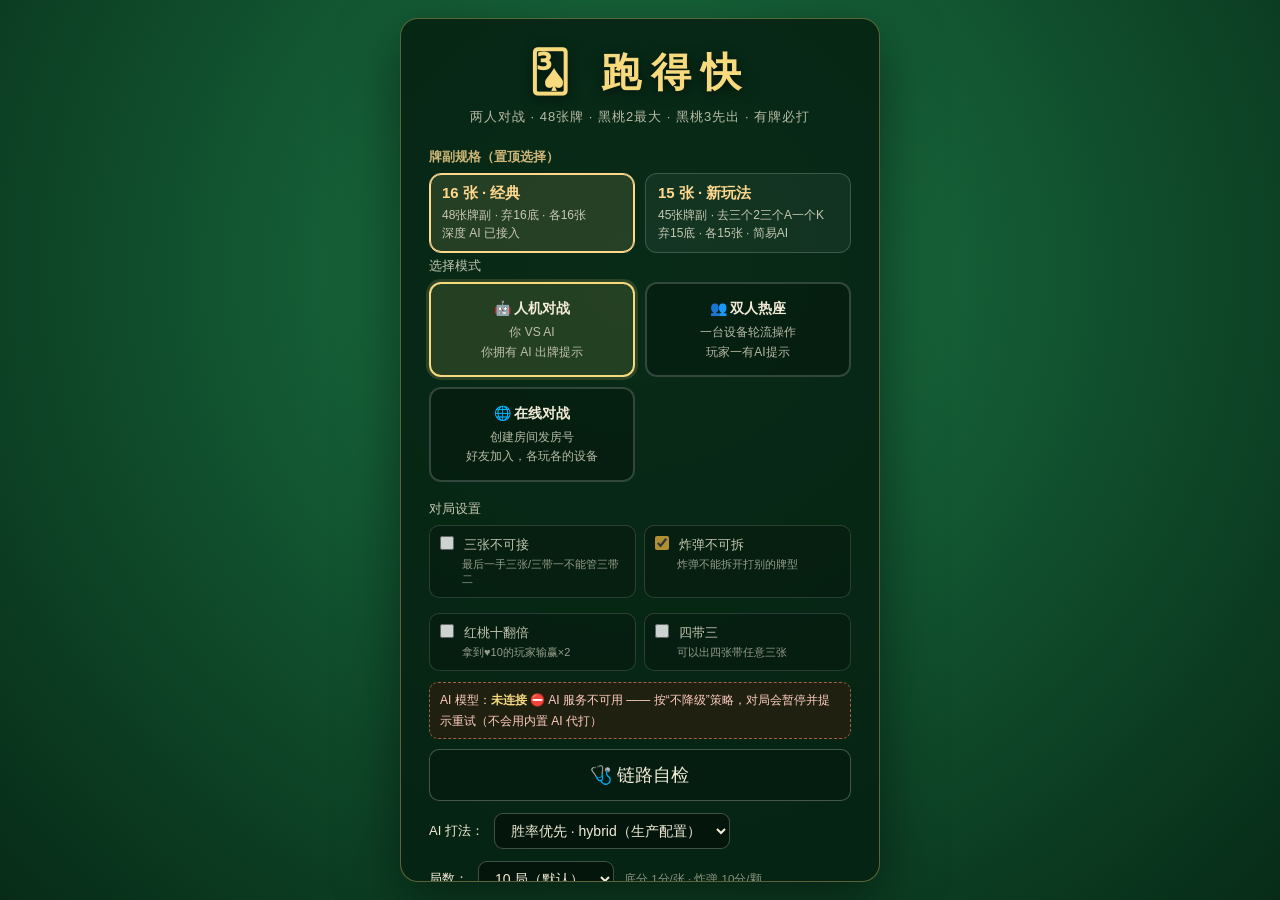
==== index.html @ 41087311 "feat(belief): 接入 pdk-ai 8db4fb79 算牌/猜牌（H5 移动端面板 + /api/belief + 对外 /v1/belief） 上游 8db4fb79「算牌审查 + /a" ====
<!DOCTYPE html>
<html lang="zh-CN">
<head>
<meta charset="UTF-8">
<meta name="viewport" content="width=device-width, initial-scale=1.0, maximum-scale=1.0, user-scalable=no">
<meta name="theme-color" content="#0b3a20">
<title>跑得快 · 两人对战</title>
<link rel="icon" href="data:image/svg+xml,<svg xmlns='http://www.w3.org/2000/svg' viewBox='0 0 100 100'><text y='.9em' font-size='90'>🂣</text></svg>">
<link rel="stylesheet" href="style.css">
</head>
<body>

<!-- ======== 大厅 ======== -->
<div id="lobby" class="screen">
  <div class="lobby-card">
    <div class="logo">🂣 跑得快</div>
    <div class="slogan" id="slogan-line">两人对战 · 48张牌 · 黑桃2最大 · 黑桃3先出 · 有牌必打</div>

    <div class="field deck-field">
      <label>牌副规格（置顶选择）</label>
      <div class="decksz-row">
        <div class="decksz active" data-deck="16">
          <div class="decksz-title">16 张 · 经典</div>
          <div class="decksz-desc">48张牌副 · 弃16底 · 各16张<br>深度 AI 已接入</div>
        </div>
        <div class="decksz" data-deck="15">
          <div class="decksz-title">15 张 · 新玩法</div>
          <div class="decksz-desc">45张牌副 · 去三个2三个A一个K<br>弃15底 · 各15张 · 简易AI</div>
        </div>
      </div>
      <div class="deck-hint hidden" id="deck15-hint">15张规则：去掉三个2、三个A、一个K（剩45张）→ 每局随机弃15张底牌 → 两家各15张。黑桃2仍为最大、黑桃3先出、有牌必打、计分与16张一致。深度 AI 模型待接入，当前为<b>简易 AI</b>；暂不支持在线对战。</div>
    </div>

    <div class="field">
      <label>选择模式</label>
      <div class="modes">
        <div class="mode" data-mode="ai">
          <div class="mode-title">🤖 人机对战</div>
          <div class="mode-desc">你 VS AI<br>你拥有 AI 出牌提示</div>
        </div>
        <div class="mode" data-mode="hotseat">
          <div class="mode-title">👥 双人热座</div>
          <div class="mode-desc">一台设备轮流操作<br>玩家一有AI提示</div>
        </div>
        <div class="mode" data-mode="online">
          <div class="mode-title">🌐 在线对战</div>
          <div class="mode-desc">创建房间发房号<br>好友加入，各玩各的设备</div>
        </div>
      </div>
      <div id="online-panel" class="online-panel hidden">
        <div class="field">
          <label>你的昵称</label>
          <input id="on-nick" maxlength="10" placeholder="输入昵称">
        </div>
        <div class="on-row">
          <button id="btn-on-create" class="btn primary">🏠 创建房间</button>
          <span class="on-or">或</span>
          <input id="on-code" maxlength="4" inputmode="numeric" placeholder="房号">
          <button id="btn-on-join" class="btn">加入</button>
        </div>
        <div class="on-tip" id="on-tip"></div>
      </div>
    </div>

    <div class="field">
      <label>对局设置</label>
      <div class="opt-grid">
        <label class="opt"><input type="checkbox" id="opt-sanzhang"> 三张不可接<small>最后一手三张/三带一不能管三带二</small></label>
        <label class="opt"><input type="checkbox" id="opt-nobomb" checked> 炸弹不可拆<small>炸弹不能拆开打别的牌型</small></label>
        <label class="opt"><input type="checkbox" id="opt-red10"> 红桃十翻倍<small>拿到♥10的玩家输赢×2</small></label>
        <label class="opt"><input type="checkbox" id="opt-four3"> 四带三<small>可以出四张带任意三张</small></label>
      </div>
      <div class="ai-ver" id="ai-version">AI 模型：检测中…</div>
      <button id="btn-selftest" class="btn ghost big">🩺 链路自检</button>
      <div id="selftest-box" class="selftest-box hidden-xs"></div>
      <div class="round-sel">
        <span>AI 打法：</span>
        <select id="sel-aimode">
          <option value="hybrid" selected>胜率优先 · hybrid（生产配置）</option>
          <option value="dual">净分优先 · dual（残局算分）</option>
        </select>
      </div>
      <div class="round-sel">
        <span>局数：</span>
        <select id="sel-rounds">
          <option value="5">5 局</option>
          <option value="10" selected>10 局（默认）</option>
          <option value="15">15 局</option>
          <option value="20">20 局</option>
        </select>
        <span class="round-tip">底分 1分/张 · 炸弹 10分/颗</span>
      </div>
    </div>

    <button id="btn-start" class="btn primary big">开始游戏</button>
    <button id="btn-history-lobby" class="btn ghost big">📚 对局记录</button>

    <details class="rules">
      <summary>📜 玩法规则（两人版）</summary>
      <div class="rules-body">
        <p>· 一副牌 48 张：拿走大小王、三个2（♥2 ♣2 ♦2）和黑桃A，<b>黑桃2</b>保留、为最大单张。随机抽走16张作为扣底，剩余32张两人各16张。</p>
      <p>· <b>15张玩法（新）</b>：45张牌副（再去三个A、一张♦K）· 每局弃15张底 · 两家各15张，其余规则一致；深度 AI 待接入。</p>
        <p>· <b>15张玩法（新）</b>：48张牌副再去掉三个A和一张♦K（共45张：三个2只留<b>黑桃2</b>、A只留1张、K剩3张）。每局随机弃15张底牌，两家各15张；其余规则与16张完全一致。深度 AI 待接入（当前简易 AI），暂不支持在线对战。</p>
        <p>· 首局<b>持有黑桃3</b>的一方先出；之后每局由上局赢家先出。</p>
        <p>· 点数大小：<b>2 &gt; A &gt; K &gt; Q &gt; J &gt; 10 &gt; 9 &gt; … &gt; 3</b>，不分花色；<b>2 不能出现在顺子中</b>。</p>
        <p>· 牌型：单张 / 对子 / 连对(2对及以上) / 顺子(5~12张) / 三带二(三张+2张任意牌) / 飞机(2副以上连三张，每副带2张) / 炸弹(4张同点，3333最小、KKKK最大——2只有1张、A只有3张，都凑不成炸弹)。</p>
        <p>· <b>三个A（AAA）只是三张牌，不算炸弹</b>，也不能当炸弹压牌。</p>
        <p>· 纯三张、三带一只能在<b>最后一手</b>打出；同牌型比大小，炸弹压一切。</p>
        <p>· <b>有牌必打</b>：能管上时不能不出。</p>
        <p>· <b>报单</b>：只剩1张牌时要报单；对方出<b>单张</b>时必须出手中最大的单张（防放水）。</p>
        <p>· 计分：输家按剩余张数×底分(1)扣分，<b>剩1张不计分</b>；关门（输家一张未出）失分翻倍；每颗未被压掉的炸弹向对方收10分；红桃十翻倍（可选）。</p>
      </div>
    </details>
  </div>
</div>

<!-- ======== 牌桌 ======== -->
<div id="game" class="screen hidden">
  <div class="table">
    <div class="topbar">
      <div class="tb-left">
        <span class="chip gold">第 <b id="g-round">1</b>/<b id="g-rounds">10</b> 局</span>
        <span class="chip" id="g-mode"></span>
        <span class="chip" id="g-game-no"></span>
      </div>
      <div class="tb-right">
        <span class="chip score" id="g-score"></span>
        <button id="btn-review-cur" class="btn ghost small rev-btn">复盘当局</button>
        <button id="btn-review-prev" class="btn ghost small rev-btn">复盘上局</button>
        <button id="btn-score" class="btn ghost small">计分</button>
        <button id="btn-rules" class="btn ghost small">规则</button>
        <button id="btn-quit" class="btn ghost small">退出</button>
      </div>
    </div>

    <div class="board">
      <!-- 对手 -->
      <div class="seat pos-top" id="seat-opp">
        <div class="seat-head">
          <div class="avatar" id="opp-avatar">🤖</div>
          <div class="s-info">
            <div class="s-name" id="opp-name">电脑</div>
            <div class="s-tags" id="opp-tags"></div>
          </div>
          <div class="s-cards">剩 <b id="opp-count">16</b> 张</div>
        </div>
        <div class="s-backs" id="opp-backs"></div>
        <button id="btn-reveal" class="btn ghost small reveal-btn" title="明牌查看对手手牌（测试用）">👁 明牌</button>
        <div class="s-bao hidden" id="opp-bao">⚠ 报单</div>
      </div>

      <!-- 中央出牌区 -->
      <div class="playzone">
        <div class="play-row opp-play">
          <div class="play-label" id="opp-play-label"></div>
          <div class="play-cards" id="opp-play-cards"></div>
        </div>
        <div class="center-msg" id="center-msg"></div>
        <div class="play-explain hidden" id="opp-explain"></div>
        <div class="play-row my-play">
          <div class="play-label" id="my-play-label"></div>
          <div class="play-cards" id="my-play-cards"></div>
        </div>
      </div>

      <!-- 我的信息 -->
      <div class="myzone">
        <div class="myseat" id="my-seat">
          <div class="avatar" id="my-avatar">🙂</div>
          <div class="s-info">
            <div class="s-name" id="my-name">我</div>
            <div class="s-tags" id="my-tags"></div>
          </div>
          <div class="s-cards">剩 <b id="my-count">16</b> 张</div>
          <div class="s-bao inline hidden" id="my-bao">⚠ 报单</div>
        </div>
      </div>

      <!-- 手牌与操作 -->
      <div class="hand-wrap">
        <div class="hand" id="hand"></div>
        <div class="ai-hint hidden" id="hint-bar">
          <span id="hint-text"></span>
          <button id="btn-adopt" class="btn primary small">采纳</button>
        </div>
        <div class="actions">
          <span id="turn-tip" class="turn-tip"></span>
          <button id="btn-belief" class="btn belief-btn hidden" title="AI 的记牌与猜牌：它认为对手手里大概是什么">🧠 记牌猜牌</button>
          <button id="btn-hint" class="btn hint-btn2">💡 提示</button>
          <button id="btn-pass" class="btn warn">不出</button>
          <button id="btn-play" class="btn primary">出牌</button>
        </div>
      </div>
    </div>
  </div>
</div>

<!-- ======== 记牌猜牌（AI 心眼；移动端底部抽屉，可下拉关闭） ======== -->
<div id="belief-sheet" class="sheet hidden">
  <div class="sheet-mask" id="belief-mask"></div>
  <div class="sheet-card" id="belief-card" role="dialog" aria-modal="true" aria-labelledby="belief-title">
    <div class="sheet-grip" id="belief-grip"><span></span></div>
    <div class="sheet-head">
      <div class="sheet-title" id="belief-title">🧠 记牌猜牌</div>
      <div class="sheet-icons">
        <button class="sheet-icon" id="belief-refresh" title="重新计算" aria-label="重新计算">🔄</button>
        <button class="sheet-icon" id="belief-close" title="关闭" aria-label="关闭">✕</button>
      </div>
    </div>
    <div class="seg hidden" id="belief-tabs" role="tablist">
      <button class="seg-btn active" data-persp="ai" role="tab">AI 看我</button>
      <button class="seg-btn" data-persp="me" role="tab">我看 AI</button>
    </div>
    <div class="belief-meta" id="belief-meta"></div>
    <div class="sheet-body" id="belief-body"></div>
  </div>
</div>

<!-- ======== 热座交接 ======== -->
<div id="handover" class="modal hidden">
  <div class="modal-card handover-card">
    <div class="handover-icon" id="ho-icon">👤</div>
    <div class="modal-title" id="ho-title">轮到 玩家一</div>
    <div class="hint-modal-desc" id="ho-desc">请将设备交给对方，确认对方看不到你的手牌后再继续。</div>
    <div class="modal-btns">
      <button id="btn-handover-ok" class="btn primary big">我准备好了，看牌</button>
    </div>
  </div>
</div>

<!-- ======== 结算弹窗 ======== -->
<div id="modal" class="modal hidden">
  <div class="modal-card">
    <div class="modal-title" id="m-title"></div>
    <div class="modal-list" id="m-list"></div>
    <div class="modal-btns">
      <button id="btn-next" class="btn primary big">下一局 →</button>
      <button id="btn-ai-retry" class="btn primary big hidden">🔄 重试连接 AI 服务</button>
      <button id="btn-rematch" class="btn primary big hidden">再来一场</button>
      <button id="btn-back-lobby" class="btn ghost big hidden">回到大厅</button>
    </div>
  </div>
</div>

<!-- ======== 计分板 ======== -->
<div id="score-modal" class="modal hidden">
  <div class="modal-card">
    <div class="modal-title">📊 计分板</div>
    <div class="score-table-wrap" id="score-table"></div>
    <div class="modal-btns"><button id="btn-score-close" class="btn primary">关闭</button></div>
  </div>
</div>

<!-- ======== 对局记录（服务器：编号定位 + 逐手复盘 + 人工点评） ======== -->
<div id="history-modal" class="modal hidden">
  <div class="modal-card wide">
    <div class="modal-title">📚 对局记录</div>
    <div class="rev-hint">每局有唯一编号（A=人机 / H=真人 / E=外部 API 调用），点任意一局进入逐手复盘；可在复盘里写人工点评（AI 学习信号）。</div>
    <div class="rv-scope">
      <button id="hs-mine" class="btn ghost small active">我的对局（A/H）</button>
      <button id="hs-api" class="btn ghost small">对外调用（E）</button>
    </div>
    <div id="history-stats" class="hs-stats"></div>
    <div id="history-list" class="modal-list"></div>
    <div class="modal-btns">
      <button id="btn-export-all" class="btn ghost big">导出全部 JSON（含点评）</button>
      <button id="btn-history-close" class="btn primary">关闭</button>
    </div>
  </div>
</div>

<!-- ======== 复盘查看器 ======== -->
<div id="review-modal" class="modal hidden">
  <div class="modal-card wide">
    <div class="modal-title" id="rv-title">复盘</div>
    <div class="rev-meta" id="rv-meta"></div>

    <div class="rev-step">
      <button id="rv-first" class="btn ghost small">⏮ 开局</button>
      <button id="rv-prev" class="btn ghost small">◀ 上一手</button>
      <span id="rv-pos" class="rev-pos"></span>
      <button id="rv-next" class="btn ghost small">下一手 ▶</button>
      <button id="rv-last" class="btn ghost small">末手 ⏭</button>
      <button id="rv-refresh" class="btn ghost small hidden">🔄 刷新</button>
      <button id="rv-explain" class="btn ghost small explain-btn">🤖 AI 解析这手</button>
    </div>
    <div class="rv-explain hidden" id="rv-explain-box"></div>
    <div class="rev-move" id="rv-move"></div>

    <div class="rev-hands">
      <div class="rev-hand-block">
        <div class="rev-hand-title" id="rv-h0-title">座位0</div>
        <div class="rev-hand" id="rv-h0"></div>
      </div>
      <div class="rev-hand-block">
        <div class="rev-hand-title" id="rv-h1-title">座位1</div>
        <div class="rev-hand" id="rv-h1"></div>
      </div>
    </div>

    <div class="rev-comments">
      <div class="rev-hand-title">✍️ 人工点评（标记 source=human_review，便于 AI 定位学习）</div>
      <div id="rv-comment-list" class="rev-comment-list"></div>
      <div class="rev-comment-input">
        <select id="rv-comment-ply" class="rev-select"></select>
        <textarea id="rv-comment-text" rows="2" placeholder="写下你的复盘点评：哪里好、哪里失误、应该怎么打…"></textarea>
        <button id="rv-comment-save" class="btn primary">保存点评</button>
      </div>
    </div>

    <div class="modal-btns">
      <button id="btn-review-close" class="btn ghost big">返回记录列表</button>
    </div>
  </div>
</div>

<!-- ======== 规则弹窗 ======== -->
<div id="rules-modal" class="modal hidden">
  <div class="modal-card">
    <div class="modal-title">玩法规则 · 两人跑得快</div>
    <div class="modal-list rules-modal-body">
      <p>· 一副牌 48 张：拿走大小王、三个2（♥2 ♣2 ♦2）和黑桃A，<b>黑桃2</b>保留、为最大单张。随机抽走16张作为扣底，剩余32张两人各16张。</p>
      <p>· 首局<b>黑桃3</b>持有者先出任意牌型；之后每局由上局赢家先出。轮到出牌时只能出比上家大的同牌型（或炸弹），<b>有牌必打</b>。</p>
      <p>· 点数：<b>2 &gt; A &gt; K &gt; Q &gt; J &gt; 10 &gt; 9 &gt; 8 &gt; 7 &gt; 6 &gt; 5 &gt; 4 &gt; 3</b>，不分花色；<b>2 不能出现在顺子中</b>。</p>
      <p>· 牌型：<b>单张</b>、<b>对子</b>、<b>连对</b>（连续2对及以上）、<b>顺子</b>（5~12张连续单张）、<b>三带二</b>（三同张+2张，可为一对或两单张）、<b>飞机</b>（2副及以上连三同张，每副带2张）、<b>炸弹</b>（4张同点，3333最小、KKKK最大）。</p>
      <p>· <b>三个A（AAA）只是三张牌，不算炸弹</b>（A只有3张，不存在四个A的炸弹）。</p>
      <p>· <b>纯三张 / 三带一</b>：只有在最后一手（正好出完）时才能打出；开启「三张不可接」后也不能管别人的三带二。</p>
      <p>· <b>四带三</b>（可选）：四张带任意三张，只能被更大的四带三或炸弹压。</p>
      <p>· <b>报单</b>：手牌只剩1张须报单；你的对手报单后，你出<b>单张</b>时必须出手中最大的单张，否则判放水（由你包赔）。</p>
      <p>· <b>炸弹结算</b>：每颗炸弹向被炸方收 10 张底分；炸弹被更大的炸弹压掉则不计分。</p>
      <p>· <b>计分</b>：输家 = 剩余张数 × 底分(1)，剩 1 张不计分；<b>关门</b>（赢家出完时输家一张未出）输家失分翻倍；开启「红桃十翻倍」时，♥10 持有者本局输赢×2。共 N 局，累计计分。</p>
    </div>
    <div class="modal-btns"><button id="btn-rules-close" class="btn primary">知道了</button></div>
  </div>
</div>

<div id="toast" class="toast hidden"></div>

<script src="app.js"></script>
</body>
</html>
---- style.css ----
/* 跑得快 · 两人对战 - 界面样式（沿用掼蛋站设计语言） */
* { margin: 0; padding: 0; box-sizing: border-box; -webkit-tap-highlight-color: transparent; }
html, body { height: 100%; }
body {
  font-family: "PingFang SC", "Microsoft YaHei", "Segoe UI", sans-serif;
  background: radial-gradient(ellipse at 50% 30%, #1d7a45 0%, #125531 45%, #072b17 100%);
  color: #f2ecd8; overflow: hidden; user-select: none; touch-action: manipulation;
}
.hidden { display: none !important; }
.screen { position: fixed; inset: 0; display: flex; align-items: center; justify-content: center; }
button { font-family: inherit; }

/* ---------- 按钮 ---------- */
.btn {
  border: 1px solid rgba(255,255,255,.25); background: rgba(0,0,0,.35); color: #f2ecd8;
  padding: 10px 22px; border-radius: 10px; font-size: 15px; cursor: pointer; transition: .15s;
}
.btn:hover:not(:disabled) { background: rgba(0,0,0,.5); transform: translateY(-1px); }
.btn:active:not(:disabled) { transform: translateY(1px); }
.btn:disabled { opacity: .38; cursor: not-allowed; filter: grayscale(1) brightness(.72); }
.btn.primary { background: linear-gradient(180deg, #f7d97e, #d9a93d); color: #3a2b05; border-color: #f7d97e; font-weight: 700; }
.btn.primary:hover:not(:disabled) { background: linear-gradient(180deg, #ffe49a, #e6b94f); }
.btn.warn { background: rgba(160, 60, 40, .55); border-color: rgba(255,150,120,.4); }
.btn.ghost { background: rgba(0,0,0,.2); }
.btn.big { font-size: 18px; padding: 13px 34px; width: 100%; }
.btn.small { font-size: 12px; padding: 5px 12px; border-radius: 7px; }
.btn.hint-btn2 { background: rgba(6, 40, 66, .8); border-color: rgba(120, 200, 255, .55); color: #bfe3ff; font-weight: 700; }
.btn.hint-btn2:hover:not(:disabled) { background: rgba(10, 60, 96, .9); }

/* ---------- 大厅 ---------- */
.lobby-card {
  width: min(480px, 94vw); max-height: 96vh; overflow-y: auto;
  background: rgba(6, 32, 18, .88); border: 1px solid rgba(247, 217, 126, .35);
  border-radius: 18px; padding: 26px 28px; box-shadow: 0 20px 60px rgba(0,0,0,.5);
}
.logo { font-size: 40px; font-weight: 900; text-align: center; letter-spacing: 10px; color: #f7d97e; text-shadow: 0 3px 12px rgba(0,0,0,.6); }
.slogan { text-align: center; font-size: 13px; opacity: .75; margin: 8px 0 22px; letter-spacing: 1px; }
.field { margin-bottom: 18px; }
.field label { display: block; font-size: 13px; opacity: .8; margin-bottom: 7px; }
.modes { display: grid; grid-template-columns: repeat(2, 1fr); gap: 10px; }
.mode {
  border: 2px solid rgba(255,255,255,.18); border-radius: 12px; padding: 13px 8px; text-align: center;
  cursor: pointer; transition: .15s; background: rgba(0,0,0,.25); font-size: 13px; line-height: 1.6;
}
.mode:hover { border-color: rgba(247,217,126,.5); }
.mode.active { border-color: #f7d97e; background: rgba(247,217,126,.12); box-shadow: 0 0 0 3px rgba(247,217,126,.15); }
.mode-title { font-weight: 700; font-size: 14px; margin-bottom: 4px; }
.mode-desc { opacity: .75; font-size: 12px; }
.opt-grid { display: grid; grid-template-columns: 1fr 1fr; gap: 8px; }
.opt {
  border: 1px solid rgba(255,255,255,.18);
  border-radius: 10px; padding: 9px 10px; background: rgba(0,0,0,.25); font-size: 13px; cursor: pointer; transition: .15s;
}
.opt:hover { border-color: rgba(247,217,126,.45); }
.opt input { margin-right: 6px; transform: translateY(1px); accent-color: #d9a93d; width: 14px; height: 14px; }
.opt small { display: block; margin: 3px 0 0 22px; opacity: .8; font-size: 11px; line-height: 1.45; color: #e8e2cf; }
.round-sel { margin-top: 12px; display: flex; align-items: center; gap: 10px; font-size: 13px; flex-wrap: wrap; }
.round-sel select {
  padding: 8px 12px; border-radius: 9px; border: 1px solid rgba(255,255,255,.25);
  background: rgba(0,0,0,.4); color: #f2ecd8; font-size: 14px; outline: none;
}
.round-tip { opacity: .55; font-size: 11.5px; }
.rules { margin-top: 20px; font-size: 13px; }
.rules summary { cursor: pointer; opacity: .8; }
.rules-body { margin-top: 10px; opacity: .85; line-height: 1.9; background: rgba(0,0,0,.25); border-radius: 10px; padding: 12px 14px; }
.rules b, .rules-modal-body b { color: #f7d97e; }
.rules-body p, .rules-modal-body p { margin-bottom: 2px; }

/* ---------- 牌桌 ---------- */
#game { flex-direction: column; }
.table { width: 100vw; height: 100vh; height: 100dvh; display: flex; flex-direction: column; }
.topbar {
  display: flex; align-items: center; justify-content: space-between; gap: 8px;
  padding: 7px 12px; background: rgba(0,0,0,.3); backdrop-filter: blur(4px); font-size: 13px; flex-wrap: wrap;
}
.tb-left, .tb-right { display: flex; gap: 8px; align-items: center; flex-wrap: wrap; }
.chip { background: rgba(0,0,0,.35); border: 1px solid rgba(255,255,255,.15); border-radius: 999px; padding: 4px 12px; white-space: nowrap; }
.chip b { color: #f7d97e; }
.chip.gold { color: #f7d97e; border-color: rgba(247,217,126,.4); }
.chip.score { color: #fff; }
.chip.score .pos { color: #7ef0a5; }
.chip.score .neg { color: #ff9a8a; }
.board { position: relative; flex: 1; min-height: 0; }

/* 对手座位 */
.seat {
  position: absolute; top: 8px; left: 50%; transform: translateX(-50%);
  display: flex; flex-direction: column; align-items: center; gap: 4px;
  background: rgba(0,0,0,.28); border: 2px solid transparent; border-radius: 14px; padding: 8px 14px;
  min-width: 200px; transition: .2s; z-index: 5;
}
.seat.turn { border-color: #f7d97e; box-shadow: 0 0 18px rgba(247,217,126,.45); background: rgba(60,45,5,.35); }
.seat-head { display: flex; align-items: center; gap: 9px; }
.avatar {
  width: 40px; height: 40px; border-radius: 50%; background: linear-gradient(135deg, #3f7d5a, #274d36);
  display: flex; align-items: center; justify-content: center; font-size: 20px; border: 2px solid rgba(255,255,255,.35);
  flex-shrink: 0;
}
.seat.turn .avatar, .myseat.turn .avatar { border-color: #f7d97e; }
.s-info { display: flex; flex-direction: column; gap: 2px; align-items: flex-start; }
.s-name { font-size: 14px; font-weight: 700; max-width: 150px; overflow: hidden; text-overflow: ellipsis; white-space: nowrap; }
.s-tags { display: flex; gap: 4px; flex-wrap: wrap; }
.tag { font-size: 10px; border-radius: 4px; padding: 1px 6px; white-space: nowrap; }
.tag.ai { background: rgba(150,150,150,.35); }
.tag.human { background: rgba(80,200,120,.5); font-weight: 700; }
.tag.hint-on { background: rgba(90,170,235,.75); color: #04263e; font-weight: 700; }
.tag.hint-off { background: rgba(120,120,120,.4); }
.s-cards { font-size: 13px; opacity: .95; white-space: nowrap; }
.s-cards b { color: #f7d97e; font-size: 17px; }
.s-backs { display: flex; max-width: 210px; height: 14px; }
.s-backs i {
  width: 9px; height: 14px; border-radius: 2px; margin-left: -5px;
  background: linear-gradient(135deg, #35618f, #1d3a5c); border: 1px solid rgba(255,255,255,.25);
}
.s-backs i:first-child { margin-left: 0; }
/* 明牌模式：显示对手真实手牌（mini 牌，自动换行） */
.s-backs.revealed {
  flex-wrap: wrap; height: auto; max-height: 132px; max-width: 320px;
  background: rgba(0,0,0,.25); border: 1px dashed rgba(247,217,126,.4); border-radius: 8px; padding: 4px;
  justify-content: center; overflow-y: auto;
}
.s-backs.revealed .mini { margin: 0 -8px 2px 0; }
.s-backs.revealed .mini:last-child { margin-right: 0; }
.reveal-btn { margin-top: 2px; opacity: .85; }
.reveal-btn:hover { opacity: 1; }
.s-thinking { font-size: 11px; color: #f7d97e; animation: blink 1.2s infinite; }
@keyframes blink { 0%,100% { opacity: 1; } 50% { opacity: .35; } }
.s-bao {
  font-size: 12px; font-weight: 800; color: #ff5b4a; background: rgba(0,0,0,.5);
  border: 1px solid rgba(255,110,90,.7); border-radius: 999px; padding: 2px 12px;
  animation: blink 1s infinite;
}
.s-bao.inline { animation: none; padding: 1px 8px; font-size: 11px; }

/* 中央出牌区 */
.playzone {
  position: absolute; left: 50%; top: 50%; transform: translate(-50%,-52%);
  width: min(560px, 92vw); display: flex; flex-direction: column; align-items: center; gap: 10px; z-index: 1;
}
.play-row { min-height: 78px; display: flex; flex-direction: column; align-items: center; gap: 5px; }
.play-label { font-size: 12.5px; color: #ffe9ad; text-shadow: 0 1px 6px rgba(0,0,0,.7); text-align: center; line-height: 1.5; }
.play-label .pass { color: #b9c9bb; letter-spacing: 2px; }
.play-label .bomb { color: #ff8a5c; font-weight: 800; }
.play-cards { display: flex; justify-content: center; min-height: 62px; }
.play-cards:empty { min-height: 0; }
.center-msg {
  min-height: 24px; font-size: 15px; color: #ffe9ad; text-align: center;
  text-shadow: 0 2px 8px rgba(0,0,0,.6); line-height: 1.5; max-width: 90vw;
}
.center-msg.warn { color: #ffb35c; }

/* 我的信息：抬到手牌区上方，避免被牌盖住 */
.myzone { position: absolute; left: 10px; bottom: 210px; z-index: 5; }
.myseat {
  display: flex; align-items: center; gap: 9px; background: rgba(0,0,0,.3); border-radius: 12px;
  padding: 7px 12px; border: 2px solid transparent; transition: .2s;
}
.myseat.turn { border-color: #f7d97e; box-shadow: 0 0 16px rgba(247,217,126,.4); }

/* 手牌与操作 */
.hand-wrap {
  position: absolute; bottom: 8px; left: 50%; transform: translateX(-50%);
  display: flex; flex-direction: column; align-items: center; gap: 7px; max-width: 100vw; width: 100%; z-index: 6;
}
.hand { display: flex; justify-content: center; align-items: flex-end; min-height: 96px; width: 100%; padding: 24px 6px 0; overflow: visible; }
.hand .card { cursor: pointer; }
.hand .card.sel { transform: translateY(-20px); box-shadow: 0 0 0 3px #f7d97e, 0 10px 20px rgba(0,0,0,.5); }
.hand .card.sugg { box-shadow: 0 0 0 3px #7db8ff, 0 8px 18px rgba(0,0,0,.5); }
.actions { display: flex; gap: 10px; align-items: center; flex-wrap: wrap; justify-content: center; }
.turn-tip { font-size: 12.5px; color: #ffe3ae; max-width: 40vw; text-align: right; line-height: 1.4; text-shadow: 0 1px 4px rgba(0,0,0,.8); }
.ai-hint {
  display: flex; align-items: center; gap: 10px; padding: 6px 14px;
  background: rgba(6, 40, 66, .88); border: 1px solid rgba(120, 200, 255, .55);
  border-radius: 12px; font-size: 13.5px; box-shadow: 0 4px 14px rgba(0,0,0,.35); max-width: 94vw;
}
.ai-hint b { color: #8fd0ff; }
.hint-cards { font-family: Georgia, serif; color: #ffe9ad; letter-spacing: 1px; white-space: nowrap; overflow: hidden; text-overflow: ellipsis; max-width: 46vw; }

/* ---------- 扑克牌 ---------- */
.card {
  position: relative; width: 62px; height: 90px; border-radius: 8px; flex-shrink: 0;
  background: linear-gradient(160deg, #ffffff 0%, #f1efe7 100%);
  box-shadow: 0 3px 8px rgba(0,0,0,.45); color: #222; transition: transform .12s, box-shadow .12s;
  font-family: Georgia, "Times New Roman", serif;
}
.card .cr { position: absolute; top: 4px; left: 6px; font-size: 17px; font-weight: 800; line-height: 1.02; text-align: center; }
.card .cr .suit-sm { display: block; font-size: 13px; }
.card .cs { position: absolute; bottom: 5px; right: 7px; font-size: 24px; opacity: .9; }
.card.red { color: #c8102e; }
/* 出牌区小牌 */
.mini { width: 42px; height: 62px; border-radius: 5px; }
.mini .cr { font-size: 12px; top: 2px; left: 4px; }
.mini .cr .suit-sm { font-size: 9px; }
.mini .cs { font-size: 15px; bottom: 3px; right: 4px; }
.mini:last-child { margin-right: 0; }
.play-cards .mini { margin-right: -10px; }

/* ---------- 弹窗 ---------- */
.modal { position: fixed; inset: 0; background: rgba(0,0,0,.6); display: flex; align-items: center; justify-content: center; z-index: 50; backdrop-filter: blur(3px); }
.modal-card { width: min(440px, 92vw); max-height: 90vh; overflow-y: auto; background: #10331f; border: 1px solid rgba(247,217,126,.5); border-radius: 16px; padding: 24px; box-shadow: 0 24px 70px rgba(0,0,0,.6); }
.modal-title { text-align: center; font-size: 25px; font-weight: 900; color: #f7d97e; margin-bottom: 16px; letter-spacing: 2px; }
.modal-list { display: flex; flex-direction: column; gap: 8px; margin-bottom: 18px; }
.rules-modal-body { font-size: 13px; line-height: 1.85; opacity: .92; }
.modal-btns { display: flex; flex-direction: column; gap: 10px; align-items: center; }

/* 结算行 */
.res-line {
  display: flex; align-items: center; gap: 10px; background: rgba(0,0,0,.3);
  border-radius: 10px; padding: 10px 14px; font-size: 14px; line-height: 1.5;
}
.res-line.hl { border: 1px solid rgba(247,217,126,.55); background: rgba(247,217,126,.08); }
.res-line .k { opacity: .65; font-size: 12px; width: 74px; flex-shrink: 0; }
.res-line .v { flex: 1; }
.res-line .num { font-weight: 800; }
.num.pos { color: #7ef0a5; }
.num.neg { color: #ff9a8a; }
.big-score { text-align: center; font-size: 15px; margin: 4px 0 10px; color: #ffe9ad; }
.big-score b { font-size: 22px; color: #f7d97e; }

/* 计分板 */
.score-table-wrap { overflow-x: auto; margin-bottom: 16px; }
.score-table { width: 100%; border-collapse: collapse; font-size: 12.5px; min-width: 420px; }
.score-table th, .score-table td { padding: 7px 8px; text-align: center; border-bottom: 1px solid rgba(255,255,255,.12); white-space: nowrap; }
.score-table th { color: #f7d97e; font-weight: 700; background: rgba(0,0,0,.25); position: sticky; top: 0; }
.score-table td.pos { color: #7ef0a5; font-weight: 700; }
.score-table td.neg { color: #ff9a8a; font-weight: 700; }
.score-table tr.total td { border-top: 2px solid rgba(247,217,126,.5); color: #f7d97e; font-weight: 800; background: rgba(247,217,126,.06); }

/* 热座交接 */
.handover-card { text-align: center; }
.handover-icon { font-size: 52px; margin-bottom: 6px; }
.handover-card .modal-title { letter-spacing: 4px; }
.hint-modal-desc { font-size: 13px; opacity: .85; text-align: center; line-height: 1.7; margin-bottom: 16px; }
.hint-modal-desc b { color: #f7d97e; }

/* ---------- Toast ---------- */
.toast {
  position: fixed; top: 16px; left: 50%; transform: translateX(-50%); z-index: 99;
  background: rgba(20,10,5,.92); color: #ffd9a0; border: 1px solid rgba(255,180,90,.4);
  padding: 10px 22px; border-radius: 10px; font-size: 14px; box-shadow: 0 8px 24px rgba(0,0,0,.5);
  animation: fadein .2s; max-width: 90vw; text-align: center;
}
@keyframes fadein { from { opacity: 0; transform: translate(-50%,-8px); } to { opacity: 1; transform: translate(-50%,0); } }

/* ---------- 响应式 ---------- */
@media (max-width: 760px) {
  .card { width: 50px; height: 74px; }
  .card .cr { font-size: 14px; }
  .card .cs { font-size: 19px; }
  .hand { min-height: 84px; padding-top: 20px; }
  .mini { width: 36px; height: 54px; }
  .mini .cr { font-size: 11px; }
  .mini .cs { font-size: 13px; }
  .play-row { min-height: 66px; }
  .play-cards { min-height: 54px; }
  .myzone { left: 6px; bottom: 172px; }
  .seat { min-width: 170px; padding: 6px 10px; }
  .s-backs { max-width: 150px; }
  .center-msg { font-size: 14px; }
  .btn { padding: 9px 16px; font-size: 14px; }
  .turn-tip { display: none; }
  .opt-grid { grid-template-columns: 1fr; }
}
@media (max-width: 380px) {
  .card { width: 44px; height: 66px; }
  .card .cr { font-size: 12px; }
  .card .cs { font-size: 16px; }
  .mini { width: 32px; height: 48px; }
  .hand { min-height: 78px; }
  .s-name { max-width: 90px; font-size: 13px; }
  .chip { padding: 3px 9px; font-size: 12px; }
  .logo { font-size: 32px; letter-spacing: 7px; }
  .actions .btn { padding: 9px 13px; font-size: 13px; }
}
@media (max-height: 620px) {
  .hand { min-height: 74px; padding-top: 16px; }
  .card { width: 44px; height: 64px; }
  .play-row { min-height: 56px; }
  .play-cards { min-height: 48px; }
  .myzone { bottom: 140px; }
  .seat { top: 4px; }
}


/* ---------- 对局记录 / 复盘查看器 ---------- */
.modal-card.wide { width: min(680px, 95vw); }
.rev-hint { font-size: 12px; opacity: .75; text-align: center; margin: -8px 0 12px; line-height: 1.6; }
.rv-row { cursor: pointer; }
.rv-row:hover { background: rgba(247,217,126,.10); border-color: rgba(247,217,126,.35); }
.rv-no { font-family: Consolas, monospace; color: #f7d97e; font-weight: 800; font-size: 14px; width: 62px; }
.rv-badge { background: rgba(120,200,255,.22); border: 1px solid rgba(120,200,255,.5); color: #bfe3ff;
  border-radius: 999px; padding: 1px 8px; font-size: 11px; white-space: nowrap; }
.rev-meta { font-size: 12px; opacity: .8; text-align: center; margin-bottom: 10px; line-height: 1.7; }
.rev-step { display: flex; align-items: center; justify-content: center; gap: 8px; flex-wrap: wrap; margin-bottom: 8px; }
.rev-pos { font-family: Consolas, monospace; font-size: 13px; color: #f7d97e; min-width: 62px; text-align: center; }
.rev-move { background: rgba(0,0,0,.3); border-radius: 10px; padding: 9px 12px; font-size: 13.5px;
  line-height: 1.7; margin-bottom: 10px; min-height: 40px; }
.rev-cards { font-family: Georgia, serif; color: #ffe9ad; letter-spacing: 1px; }
.rv-pass { color: #b9c9bb; letter-spacing: 2px; }
.rev-hands { display: grid; grid-template-columns: 1fr 1fr; gap: 8px; margin-bottom: 12px; }
.rev-hand-block { background: rgba(0,0,0,.22); border-radius: 10px; padding: 7px 9px; min-height: 74px; }
.rev-hand-title { font-size: 12px; color: #f7d97e; margin-bottom: 6px; font-weight: 700; }
.rev-hand { display: flex; flex-wrap: wrap; gap: 3px; }
.rv-card { display: inline-flex; align-items: baseline; gap: 1px; background: #f6f4ec; color: #222;
  border-radius: 4px; padding: 2px 5px; font-size: 13px; font-weight: 800; font-family: Georgia, serif;
  box-shadow: 0 1px 3px rgba(0,0,0,.4); }
.rv-card.red { color: #c8102e; }
.rv-card i { font-style: normal; font-size: 11px; }
.rv-empty { font-size: 12px; opacity: .55; }
.rev-comments { border-top: 1px dashed rgba(247,217,126,.3); padding-top: 10px; margin-bottom: 12px; }
.rev-comment-list { max-height: 150px; overflow-y: auto; margin: 6px 0 8px; }
.rv-comment { display: flex; gap: 6px; align-items: baseline; font-size: 12.5px; line-height: 1.7;
  background: rgba(0,0,0,.25); border-radius: 8px; padding: 5px 9px; margin-bottom: 5px; }
.rv-tag { background: rgba(247,217,126,.9); color: #3a2b05; border-radius: 4px; padding: 0 6px; font-size: 11px; font-weight: 700; white-space: nowrap; }
.rv-tag2 { background: rgba(120,200,255,.25); border: 1px solid rgba(120,200,255,.5); color: #bfe3ff;
  border-radius: 4px; padding: 0 6px; font-size: 10.5px; white-space: nowrap; }
.rv-ctext { flex: 1; }
.rv-cts { opacity: .5; font-size: 11px; white-space: nowrap; }
.rev-comment-input { display: flex; gap: 8px; align-items: flex-start; flex-wrap: wrap; }
.rev-select { padding: 8px 10px; border-radius: 8px; border: 1px solid rgba(255,255,255,.25);
  background: rgba(0,0,0,.4); color: #f2ecd8; font-size: 13px; outline: none; max-width: 160px; }
.rev-comment-input textarea { flex: 1; min-width: 200px; padding: 8px 10px; border-radius: 8px;
  border: 1px solid rgba(255,255,255,.25); background: rgba(0,0,0,.4); color: #f2ecd8;
  font-size: 13px; font-family: inherit; outline: none; resize: vertical; }
.rev-comment-input textarea:focus, .rev-select:focus { border-color: #f7d97e; }
@media (max-width: 760px) {
  .rev-hands { grid-template-columns: 1fr; }
  .rv-no { width: 54px; font-size: 13px; }
  .rv-row .v { font-size: 12px; }
}

/* ---------- 首页 AI 版本 ---------- */
.ai-ver { font-size: 12px; line-height: 1.7; margin: 4px 0 10px; padding: 7px 10px; border-radius: 9px;
  background: rgba(0,0,0,.28); border: 1px dashed rgba(120,200,255,.35); color: #cfe6ff; word-break: break-all; }
.ai-ver b { color: #f7d97e; }
.ai-ver .ok { color: #7ef0a5; }
.ai-ver .bad { color: #ff9a8a; font-weight: 700; }
.ai-ver.warn { border-color: rgba(255,140,110,.6); background: rgba(80,25,15,.35); color: #ffcdbf; }

/* ---------- 对局页复盘按钮（顶部工具栏） ---------- */
.btn.rev-btn { background: rgba(40,20,60,.45); border-color: rgba(200,160,255,.45); color: #e3d3ff; font-weight: 700; }
.btn.rev-btn:hover:not(:disabled) { background: rgba(60,30,90,.65); }
#g-game-no { font-family: Consolas, monospace; }
@media (max-width: 760px) {
  .topbar { padding: 5px 8px; gap: 5px; }
  .tb-right { gap: 5px; }
  .btn.rev-btn { padding: 4px 8px; }
}

.rev-pos { white-space: nowrap; }

/* ---------- 出牌解释 ---------- */
.play-explain { max-width: 92vw; font-size: 12.5px; line-height: 1.7; color: #cfe6ff;
  background: rgba(6, 40, 66, .82); border: 1px solid rgba(120, 200, 255, .45);
  border-radius: 10px; padding: 6px 12px; margin-top: 2px; text-align: left; }
.play-explain b { color: #8fd0ff; }
.play-explain .pt { color: #ffd88e; font-weight: 700; }
.btn.explain-btn { background: rgba(6, 40, 66, .7); border-color: rgba(120, 200, 255, .5); color: #bfe3ff; }
.rv-explain { background: rgba(6, 40, 66, .55); border: 1px solid rgba(120, 200, 255, .35);
  border-radius: 10px; padding: 9px 12px; font-size: 12.5px; line-height: 1.8; color: #dbeaff; margin-bottom: 10px; }
.rv-explain .row { margin-bottom: 4px; }
.rv-explain .k { color: #8fd0ff; font-weight: 700; margin-right: 4px; }
.rv-explain .pt { color: #ffd88e; font-weight: 700; }
.rv-explain .dim { opacity: .72; }
.rv-explain .cand { color: #cfe6ff; }
.rv-explain .warn { color: #ffb35c; }
.rv-explain .rv-same { color: #7ee0a8; }
.rv-scope { display: flex; gap: 8px; margin: 6px 0 8px; }
.rv-scope .btn.active { background: rgba(90, 190, 130, .22); border-color: rgba(120, 230, 170, .55); color: #d8ffe8; }
.hs-stats { font-size: 12.5px; color: #cfe3d8; opacity: .92; margin: 0 0 10px; line-height: 1.7; }
/* 置顶牌副选择 */
.deck-field { margin-bottom: 4px; }
.deck-field label { color: #ffd88e; font-weight: 700; }
.decksz-row { display: flex; gap: 10px; margin-top: 6px; }
.decksz { flex: 1; border: 1px solid rgba(255,255,255,.18); border-radius: 12px;
          padding: 10px 12px; cursor: pointer; background: rgba(255,255,255,.05);
          transition: all .15s; }
.decksz:hover { border-color: rgba(255,216,142,.5); }
.decksz.active { border-color: #ffd88e; background: rgba(255,216,142,.12);
                 box-shadow: 0 0 0 1px #ffd88e inset; }
.decksz-title { font-weight: 800; font-size: 15px; color: #ffd88e; }
.decksz-desc { font-size: 12px; opacity: .8; margin-top: 3px; line-height: 1.5; }
.deck-hint { margin-top: 8px; font-size: 12px; line-height: 1.7; opacity: .85;
             background: rgba(255,216,142,.08); border: 1px solid rgba(255,216,142,.25);
             border-radius: 8px; padding: 6px 10px; }
.deck-hint.hidden { display: none; }
.selftest-box { margin-top: 10px; font-size: 13px; line-height: 1.8; text-align: left;
                background: rgba(0,0,0,.25); border: 1px solid rgba(255,255,255,.12);
                border-radius: 10px; padding: 10px 14px; }
.selftest-box:empty { display: none; }
.st-line { margin: 2px 0; }
.st-line.dim { opacity: .72; font-size: 12px; }
.st-ok { color: #7ee0a8; font-weight: 700; }
.st-bad { color: #ffb35c; font-weight: 700; }
.hs-stats b { color: #ffd88e; }
.rv-explain .rv-diff { color: #ffb35c; }
.explain-loading { color: #9fc7e8; font-size: 12px; }
@media (max-width: 760px) {
  .play-explain { font-size: 12px; padding: 5px 10px; }
  .rv-explain { font-size: 12px; }
}

/* ================= 记牌猜牌面板（AI 心眼）：移动端底部抽屉 ================= */
.belief-btn { background: linear-gradient(180deg, #2a4a6a, #1d3550);
              border: 1px solid rgba(140, 200, 255, .5); color: #d8ecff; }
.sheet { position: fixed; inset: 0; z-index: 60; }
.sheet.hidden { display: none; }
.sheet-mask { position: absolute; inset: 0; background: rgba(0,0,0,.5);
              opacity: 0; transition: opacity .22s ease; }
.sheet.show .sheet-mask { opacity: 1; }
.sheet-card {
  position: absolute; left: 0; right: 0; bottom: 0; margin: 0 auto; max-width: 560px;
  max-height: 80vh; display: flex; flex-direction: column;
  background: linear-gradient(180deg, #10331f, #0a2416);
  border: 1px solid rgba(255,216,142,.35); border-bottom: none;
  border-radius: 18px 18px 0 0; box-shadow: 0 -10px 30px rgba(0,0,0,.5);
  transform: translateY(100%); transition: transform .26s cubic-bezier(.22,.8,.28,1);
  padding-bottom: env(safe-area-inset-bottom, 0);
}
.sheet.show .sheet-card { transform: translateY(0); }
.sheet-grip { padding: 8px 0 2px; display: flex; justify-content: center; cursor: grab;
              touch-action: none; }
.sheet-grip span { width: 44px; height: 5px; border-radius: 3px; background: rgba(255,255,255,.28); }
.sheet-head { display: flex; align-items: center; justify-content: space-between;
              padding: 2px 14px 6px; }
.sheet-title { font-size: 16px; font-weight: 800; color: #ffd88e; }
.sheet-icons { display: flex; gap: 6px; }
.sheet-icon { width: 34px; height: 34px; border-radius: 10px; font-size: 15px; cursor: pointer;
              background: rgba(255,255,255,.08); border: 1px solid rgba(255,255,255,.18);
              color: #e9f5ff; display: flex; align-items: center; justify-content: center; }
.sheet-icon:active { background: rgba(255,255,255,.2); }
.seg { display: flex; gap: 6px; padding: 0 14px 8px; }
.seg.hidden { display: none; }
.seg-btn { flex: 1; min-height: 38px; border-radius: 10px; cursor: pointer; font-size: 13.5px;
           font-weight: 700; color: #cfe6d8; background: rgba(255,255,255,.06);
           border: 1px solid rgba(255,255,255,.16); }
.seg-btn.active { color: #10261a; background: linear-gradient(180deg, #ffe6a8, #ffd070);
                  border-color: #ffd88e; }
.belief-meta { padding: 0 14px 8px; font-size: 12px; color: #a9c9b5; line-height: 1.6; }
.belief-meta .warn { color: #ffb35c; }
.sheet-body { overflow-y: auto; -webkit-overflow-scrolling: touch; overscroll-behavior: contain;
              padding: 0 12px 16px; }
.bf-sec { background: rgba(255,255,255,.05); border: 1px solid rgba(255,255,255,.12);
          border-radius: 12px; margin-bottom: 10px; overflow: hidden; }
.bf-sec > summary { list-style: none; cursor: pointer; padding: 10px 12px; font-size: 14px;
                    font-weight: 700; color: #ffe9b8; display: flex; align-items: center;
                    gap: 8px; min-height: 44px; }
.bf-sec > summary::-webkit-details-marker { display: none; }
.bf-sec > summary .chev { margin-left: auto; opacity: .6; font-size: 12px; transition: transform .2s; }
.bf-sec[open] > summary .chev { transform: rotate(90deg); }
.bf-sec > summary .tag { font-size: 11.5px; font-weight: 600; color: #9fd0b4;
                         background: rgba(255,255,255,.08); border-radius: 20px; padding: 2px 8px; }
.bf-inner { padding: 2px 12px 12px; }
.bf-note { font-size: 11.5px; color: #9db8a6; line-height: 1.6; margin: 0 0 8px; }
.bf-row { display: flex; align-items: center; gap: 8px; margin: 5px 0; font-size: 13px; }
.bf-row .k { width: 22px; text-align: center; font-weight: 800; color: #ffe9b8; flex-shrink: 0; }
.bf-bar { position: relative; flex: 1; height: 14px; border-radius: 7px;
          background: rgba(0,0,0,.32); overflow: hidden; }
.bf-bar > i { position: absolute; left: 0; top: 0; bottom: 0; border-radius: 7px;
              background: linear-gradient(90deg, #4a9ad6, #7ed0a8); display: block; }
.bf-row .v { width: 52px; text-align: right; font-variant-numeric: tabular-nums;
             color: #d8ecff; flex-shrink: 0; font-size: 12.5px; }
.bf-grid { display: grid; grid-template-columns: repeat(auto-fit, minmax(46px, 1fr)); gap: 6px; }
.bf-cell { background: rgba(0,0,0,.28); border: 1px solid rgba(255,255,255,.1);
           border-radius: 9px; padding: 6px 2px 5px; text-align: center; }
.bf-cell .r { font-size: 14px; font-weight: 800; color: #ffe9b8; }
.bf-cell .n { font-size: 12px; color: #d8ecff; margin-top: 1px; }
.bf-cell .dots { display: flex; gap: 2px; justify-content: center; margin-top: 4px; }
.bf-cell .dots i { width: 5px; height: 5px; border-radius: 50%; background: rgba(255,255,255,.18); }
.bf-cell .dots i.on { background: #7ed0a8; }
.bf-cell.zero { opacity: .45; }
.bf-fact { display: flex; gap: 8px; align-items: flex-start; padding: 7px 0;
           border-top: 1px dashed rgba(255,255,255,.12); font-size: 13px; line-height: 1.6;
           color: #e6f2ea; }
.bf-fact:first-child { border-top: none; }
.bf-fact .ico { flex-shrink: 0; font-size: 14px; }
.bf-fact .txt { flex: 1; }
.bf-pill { display: inline-block; font-size: 11px; font-weight: 700; border-radius: 20px;
           padding: 1px 7px; margin-left: 4px; color: #10261a; background: #7ed0a8;
           vertical-align: 1px; white-space: nowrap; }
.bf-pill.low { background: #ffce7a; }
.bf-pill.rule { background: rgba(255,255,255,.16); color: #cfe6d8; }
.bf-chips { display: flex; flex-wrap: wrap; gap: 6px; margin-top: 4px; }
.bf-chip { font-family: Georgia, serif; font-size: 14px; letter-spacing: 1px;
           padding: 5px 10px; border-radius: 9px; background: rgba(255,216,142,.14);
           border: 1px solid rgba(255,216,142,.4); color: #ffe9b8; }
.bf-ok { color: #7ee0a8; font-weight: 700; }
.bf-bad { color: #ffb35c; font-weight: 700; }
.bf-skel { height: 12px; border-radius: 6px; margin: 8px 0; background:
           linear-gradient(90deg, rgba(255,255,255,.06), rgba(255,255,255,.16), rgba(255,255,255,.06));
           background-size: 200% 100%; animation: bf-sk 1.1s linear infinite; }
@keyframes bf-sk { from { background-position: 200% 0; } to { background-position: -200% 0; } }
.bf-err { color: #ffb35c; font-size: 13px; line-height: 1.7; }
.bf-err button { margin-top: 8px; }
.bf-top { display: flex; align-items: center; gap: 8px; margin: 4px 0 6px; font-size: 13px; }
.bf-top .cards { font-family: Georgia, serif; font-size: 15px; letter-spacing: 1px;
                 color: #ffe9b8; }
@media (max-width: 420px) {
  .bf-row .v { width: 46px; font-size: 12px; }
  .sheet-card { max-height: 84vh; }
}
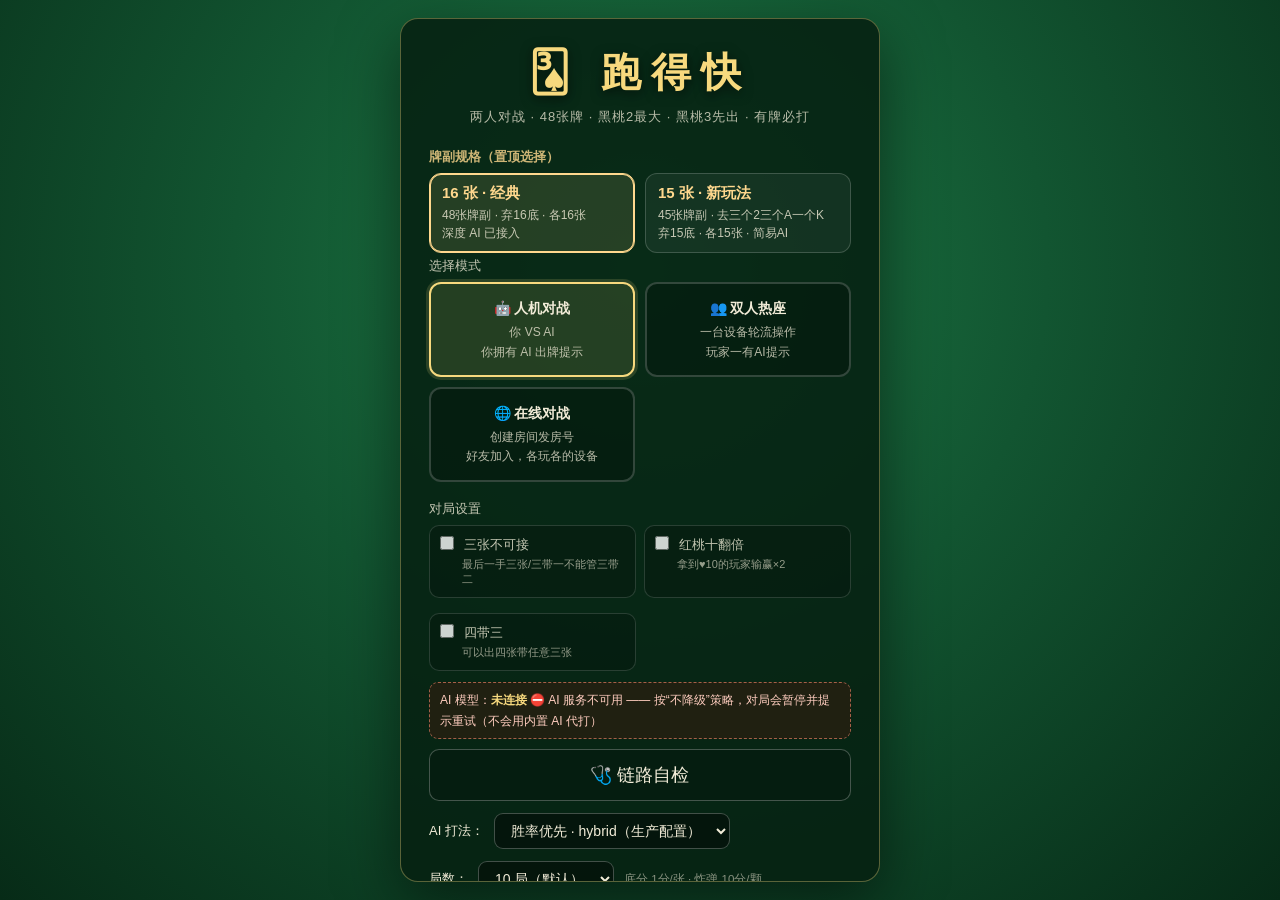
==== commit 046488a5: "rule: 炸弹默认可拆——移除前端「炸弹不可拆」开关 - 前端：删除大厅 opt-nobomb 勾选项（顺带修掉重复的 opt-sanzhang 标签），默认 nobomb=false - ai_b" ====
--- a/index.html
+++ b/index.html
@@ -66,7 +66,6 @@
       <label>对局设置</label>
       <div class="opt-grid">
         <label class="opt"><input type="checkbox" id="opt-sanzhang"> 三张不可接<small>最后一手三张/三带一不能管三带二</small></label>
-        <label class="opt"><input type="checkbox" id="opt-nobomb" checked> 炸弹不可拆<small>炸弹不能拆开打别的牌型</small></label>
         <label class="opt"><input type="checkbox" id="opt-red10"> 红桃十翻倍<small>拿到♥10的玩家输赢×2</small></label>
         <label class="opt"><input type="checkbox" id="opt-four3"> 四带三<small>可以出四张带任意三张</small></label>
       </div>
@@ -105,6 +104,7 @@
         <p>· 点数大小：<b>2 &gt; A &gt; K &gt; Q &gt; J &gt; 10 &gt; 9 &gt; … &gt; 3</b>，不分花色；<b>2 不能出现在顺子中</b>。</p>
         <p>· 牌型：单张 / 对子 / 连对(2对及以上) / 顺子(5~12张) / 三带二(三张+2张任意牌) / 飞机(2副以上连三张，每副带2张) / 炸弹(4张同点，3333最小、KKKK最大——2只有1张、A只有3张，都凑不成炸弹)。</p>
         <p>· <b>三个A（AAA）只是三张牌，不算炸弹</b>，也不能当炸弹压牌。</p>
+        <p>· <b>炸弹可以拆开打</b>：可以把炸弹里的牌当单张/对子/三张等打出（默认允许，无需设置）。</p>
         <p>· 纯三张、三带一只能在<b>最后一手</b>打出；同牌型比大小，炸弹压一切。</p>
         <p>· <b>有牌必打</b>：能管上时不能不出。</p>
         <p>· <b>报单</b>：只剩1张牌时要报单；对方出<b>单张</b>时必须出手中最大的单张（防放水）。</p>
--- a/style.css
+++ b/style.css
@@ -393,6 +393,7 @@
 .st-ok { color: #7ee0a8; font-weight: 700; }
 .st-bad { color: #ffb35c; font-weight: 700; }
 .hs-stats b { color: #ffd88e; }
+.rv-no em.rv-sid { font-style: normal; font-size: 11px; color: #9fc7e8; opacity: .85; }
 .rv-explain .rv-diff { color: #ffb35c; }
 .explain-loading { color: #9fc7e8; font-size: 12px; }
 @media (max-width: 760px) {
@@ -469,6 +470,8 @@
 .bf-cell .dots i { width: 5px; height: 5px; border-radius: 50%; background: rgba(255,255,255,.18); }
 .bf-cell .dots i.on { background: #7ed0a8; }
 .bf-cell.zero { opacity: .45; }
+.bf-cell .p { font-size: 10px; color: #8fd0ff; margin-top: 2px; line-height: 1.1; }
+.bf-cell.zero .p { display: none; }
 .bf-fact { display: flex; gap: 8px; align-items: flex-start; padding: 7px 0;
            border-top: 1px dashed rgba(255,255,255,.12); font-size: 13px; line-height: 1.6;
            color: #e6f2ea; }
@@ -479,6 +482,57 @@
            padding: 1px 7px; margin-left: 4px; color: #10261a; background: #7ed0a8;
            vertical-align: 1px; white-space: nowrap; }
 .bf-pill.low { background: #ffce7a; }
+/* 张数分布行（"几张"）与最可能的一手牌 */
+/* “几张 × 什么牌”分组视图 */
+/* 候选整手：一行一手，可读的“几张什么牌”卡片 */
+.bf-hand { display: flex; align-items: center; gap: 6px; margin: 5px 0; }
+.bf-hand .k { flex-shrink: 0; width: 16px; font-size: 12px; color: #a9c9b5; }
+.bf-hand .chips { flex: 1; display: flex; flex-wrap: wrap; gap: 4px; }
+.bf-hand .v { flex-shrink: 0; width: 52px; text-align: right; font-size: 12px; color: #d8ecff;
+              font-variant-numeric: tabular-nums; }
+.bf-grp { display: flex; align-items: flex-start; gap: 8px; margin: 6px 0; }
+.bf-grp .lb { flex-shrink: 0; width: 46px; font-size: 13px; color: #ffe9b8; padding-top: 3px; }
+.bf-grp .lb b.off { color: #8fa79a; font-weight: 600; }
+.bf-grp .chips { display: flex; flex-wrap: wrap; gap: 5px; }
+.bf-chip2 { display: inline-flex; align-items: baseline; gap: 3px; padding: 3px 8px;
+            border-radius: 8px; font-size: 14px; font-weight: 800; color: #fff3d6;
+            background: rgba(255,216,142,.15); border: 1px solid rgba(255,216,142,.42); }
+.bf-chip2 em { font-style: normal; font-size: 10.5px; font-weight: 600; color: #a9c9b5; }
+.bf-chip2.off { background: rgba(255,255,255,.05); border-color: rgba(255,255,255,.14); color: #93ac9d; }
+.bf-chip2.off em { color: #7d9487; }
+.bf-grp.off { opacity: .8; }
+.bf-sub { margin-top: 8px; border-top: 1px dashed rgba(255,255,255,.12); padding-top: 6px; }
+.bf-sub > summary { cursor: pointer; font-size: 12.5px; color: #9fc7e8; list-style: none; min-height: 32px;
+                    display: flex; align-items: center; }
+.bf-sub > summary::-webkit-details-marker { display: none; }
+.bf-subbody { margin-top: 4px; }
+.bf-cnt .rk { display: inline-block; width: 18px; font-weight: 800; color: #ffe9b8; }
+/* 新字段展示：牌型概率右侧值 / 牌型归属 / 逐世界推演表 */
+.bf-row .v2 { width: 56px; text-align: right; font-size: 11.5px; color: #9db8a6; flex-shrink: 0;
+              font-variant-numeric: tabular-nums; }
+.bf-ctl { display: flex; flex-wrap: wrap; gap: 4px 8px; align-items: baseline;
+          padding: 6px 8px; margin: 5px 0; border-radius: 9px;
+          background: rgba(255,255,255,.05); border: 1px solid rgba(255,255,255,.1); font-size: 12.5px; }
+.bf-ctl .p { font-weight: 800; color: #ffe9b8; min-width: 52px; }
+.bf-ctl.ok { background: rgba(126,224,168,.12); border-color: rgba(126,224,168,.4); }
+.bf-ctl .me { color: #d8ecff; }
+.bf-ctl .opp { color: #9db8a6; margin-left: auto; }
+.bf-wtable { overflow-x: auto; -webkit-overflow-scrolling: touch; margin-top: 8px; }
+.bf-wtable table { border-collapse: collapse; font-size: 11.5px; min-width: 100%; }
+.bf-wtable th, .bf-wtable td { border: 1px solid rgba(255,255,255,.12); padding: 3px 5px; text-align: center; }
+.bf-wtable th { color: #ffe9b8; background: rgba(255,255,255,.06); font-weight: 700; }
+.bf-wtable td.cards { font-family: Georgia, serif; letter-spacing: 1px; color: #d8ecff; white-space: nowrap; }
+.bf-wtable td.yes { color: #7ee0a8; font-weight: 800; }
+.bf-wtable td.no { color: #93ac9d; }
+.bf-cnt { display: flex; flex-wrap: wrap; gap: 4px 8px; margin: -1px 0 6px 30px;
+          font-size: 11.5px; color: #93ac9d; }
+.bf-cnt span { white-space: nowrap; }
+.bf-cnt span.on { color: #ffe9b8; font-weight: 800; }
+.bf-most { margin: 0 0 8px; padding: 7px 10px; font-size: 13px; line-height: 1.6;
+           color: #ffe9b8; background: rgba(255,216,142,.09);
+           border: 1px solid rgba(255,216,142,.28); border-radius: 9px; }
+.bf-most b { color: #fff3d6; }
+.bf-most .dim { color: #a9c9b5; font-size: 11.5px; }
 .bf-pill.rule { background: rgba(255,255,255,.16); color: #cfe6d8; }
 .bf-chips { display: flex; flex-wrap: wrap; gap: 6px; margin-top: 4px; }
 .bf-chip { font-family: Georgia, serif; font-size: 14px; letter-spacing: 1px;
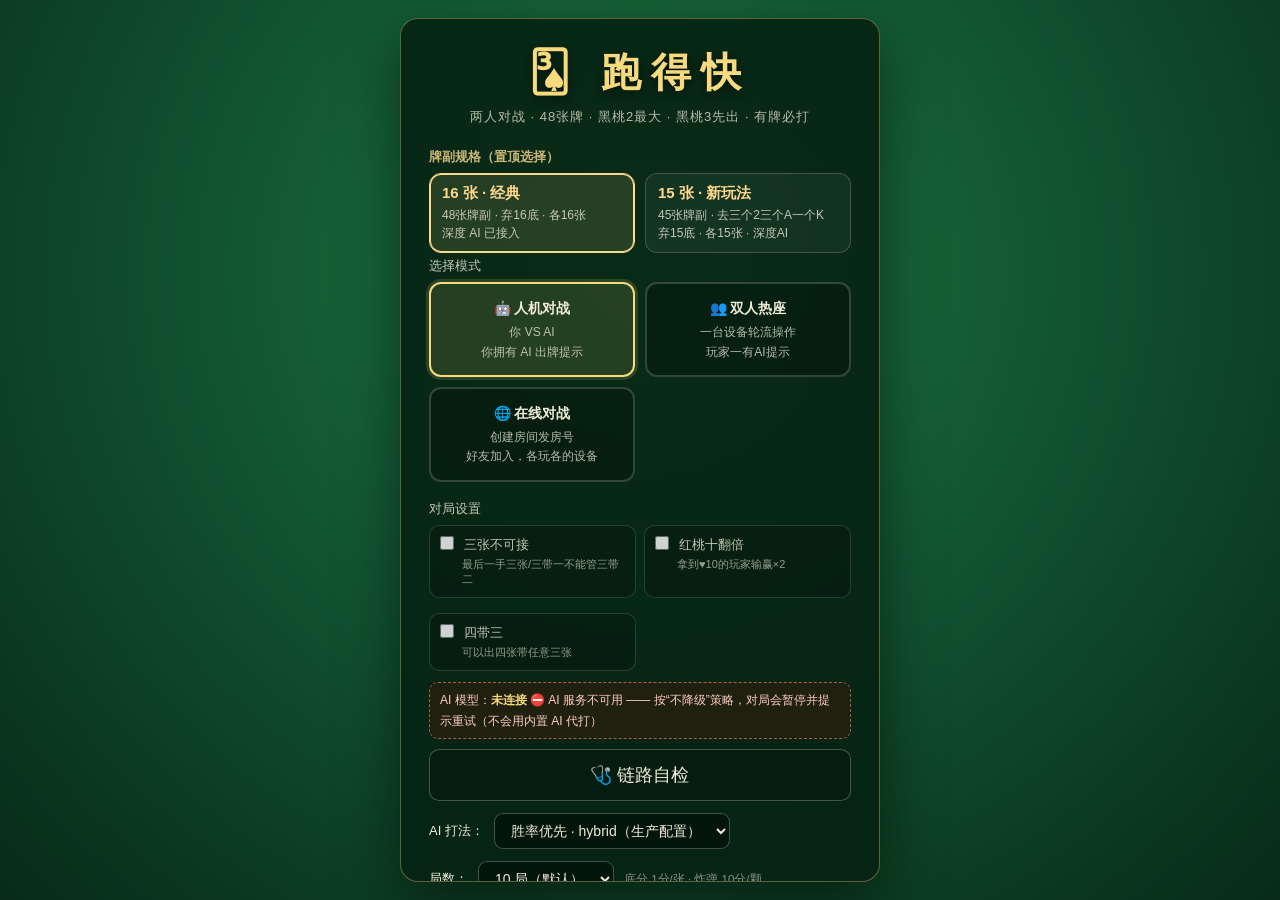
==== commit f9e67b78: "feat(pdk45): 15张玩法接入 pdk45 深度 AI（平台流 /ai15，不降级） - app.js：AI15 模块（前端15张id<->pdk45 id 映射：0..42 同号、44(♥" ====
--- a/index.html
+++ b/index.html
@@ -1,341 +1,341 @@
-<!DOCTYPE html>
-<html lang="zh-CN">
-<head>
-<meta charset="UTF-8">
-<meta name="viewport" content="width=device-width, initial-scale=1.0, maximum-scale=1.0, user-scalable=no">
-<meta name="theme-color" content="#0b3a20">
-<title>跑得快 · 两人对战</title>
-<link rel="icon" href="data:image/svg+xml,<svg xmlns='http://www.w3.org/2000/svg' viewBox='0 0 100 100'><text y='.9em' font-size='90'>🂣</text></svg>">
-<link rel="stylesheet" href="style.css">
-</head>
-<body>
-
-<!-- ======== 大厅 ======== -->
-<div id="lobby" class="screen">
-  <div class="lobby-card">
-    <div class="logo">🂣 跑得快</div>
-    <div class="slogan" id="slogan-line">两人对战 · 48张牌 · 黑桃2最大 · 黑桃3先出 · 有牌必打</div>
-
-    <div class="field deck-field">
-      <label>牌副规格（置顶选择）</label>
-      <div class="decksz-row">
-        <div class="decksz active" data-deck="16">
-          <div class="decksz-title">16 张 · 经典</div>
-          <div class="decksz-desc">48张牌副 · 弃16底 · 各16张<br>深度 AI 已接入</div>
-        </div>
-        <div class="decksz" data-deck="15">
-          <div class="decksz-title">15 张 · 新玩法</div>
-          <div class="decksz-desc">45张牌副 · 去三个2三个A一个K<br>弃15底 · 各15张 · 简易AI</div>
-        </div>
-      </div>
-      <div class="deck-hint hidden" id="deck15-hint">15张规则：去掉三个2、三个A、一个K（剩45张）→ 每局随机弃15张底牌 → 两家各15张。黑桃2仍为最大、黑桃3先出、有牌必打、计分与16张一致。深度 AI 模型待接入，当前为<b>简易 AI</b>；暂不支持在线对战。</div>
-    </div>
-
-    <div class="field">
-      <label>选择模式</label>
-      <div class="modes">
-        <div class="mode" data-mode="ai">
-          <div class="mode-title">🤖 人机对战</div>
-          <div class="mode-desc">你 VS AI<br>你拥有 AI 出牌提示</div>
-        </div>
-        <div class="mode" data-mode="hotseat">
-          <div class="mode-title">👥 双人热座</div>
-          <div class="mode-desc">一台设备轮流操作<br>玩家一有AI提示</div>
-        </div>
-        <div class="mode" data-mode="online">
-          <div class="mode-title">🌐 在线对战</div>
-          <div class="mode-desc">创建房间发房号<br>好友加入，各玩各的设备</div>
-        </div>
-      </div>
-      <div id="online-panel" class="online-panel hidden">
-        <div class="field">
-          <label>你的昵称</label>
-          <input id="on-nick" maxlength="10" placeholder="输入昵称">
-        </div>
-        <div class="on-row">
-          <button id="btn-on-create" class="btn primary">🏠 创建房间</button>
-          <span class="on-or">或</span>
-          <input id="on-code" maxlength="4" inputmode="numeric" placeholder="房号">
-          <button id="btn-on-join" class="btn">加入</button>
-        </div>
-        <div class="on-tip" id="on-tip"></div>
-      </div>
-    </div>
-
-    <div class="field">
-      <label>对局设置</label>
-      <div class="opt-grid">
-        <label class="opt"><input type="checkbox" id="opt-sanzhang"> 三张不可接<small>最后一手三张/三带一不能管三带二</small></label>
-        <label class="opt"><input type="checkbox" id="opt-red10"> 红桃十翻倍<small>拿到♥10的玩家输赢×2</small></label>
-        <label class="opt"><input type="checkbox" id="opt-four3"> 四带三<small>可以出四张带任意三张</small></label>
-      </div>
-      <div class="ai-ver" id="ai-version">AI 模型：检测中…</div>
-      <button id="btn-selftest" class="btn ghost big">🩺 链路自检</button>
-      <div id="selftest-box" class="selftest-box hidden-xs"></div>
-      <div class="round-sel">
-        <span>AI 打法：</span>
-        <select id="sel-aimode">
-          <option value="hybrid" selected>胜率优先 · hybrid（生产配置）</option>
-          <option value="dual">净分优先 · dual（残局算分）</option>
-        </select>
-      </div>
-      <div class="round-sel">
-        <span>局数：</span>
-        <select id="sel-rounds">
-          <option value="5">5 局</option>
-          <option value="10" selected>10 局（默认）</option>
-          <option value="15">15 局</option>
-          <option value="20">20 局</option>
-        </select>
-        <span class="round-tip">底分 1分/张 · 炸弹 10分/颗</span>
-      </div>
-    </div>
-
-    <button id="btn-start" class="btn primary big">开始游戏</button>
-    <button id="btn-history-lobby" class="btn ghost big">📚 对局记录</button>
-
-    <details class="rules">
-      <summary>📜 玩法规则（两人版）</summary>
-      <div class="rules-body">
-        <p>· 一副牌 48 张：拿走大小王、三个2（♥2 ♣2 ♦2）和黑桃A，<b>黑桃2</b>保留、为最大单张。随机抽走16张作为扣底，剩余32张两人各16张。</p>
-      <p>· <b>15张玩法（新）</b>：45张牌副（再去三个A、一张♦K）· 每局弃15张底 · 两家各15张，其余规则一致；深度 AI 待接入。</p>
-        <p>· <b>15张玩法（新）</b>：48张牌副再去掉三个A和一张♦K（共45张：三个2只留<b>黑桃2</b>、A只留1张、K剩3张）。每局随机弃15张底牌，两家各15张；其余规则与16张完全一致。深度 AI 待接入（当前简易 AI），暂不支持在线对战。</p>
-        <p>· 首局<b>持有黑桃3</b>的一方先出；之后每局由上局赢家先出。</p>
-        <p>· 点数大小：<b>2 &gt; A &gt; K &gt; Q &gt; J &gt; 10 &gt; 9 &gt; … &gt; 3</b>，不分花色；<b>2 不能出现在顺子中</b>。</p>
-        <p>· 牌型：单张 / 对子 / 连对(2对及以上) / 顺子(5~12张) / 三带二(三张+2张任意牌) / 飞机(2副以上连三张，每副带2张) / 炸弹(4张同点，3333最小、KKKK最大——2只有1张、A只有3张，都凑不成炸弹)。</p>
-        <p>· <b>三个A（AAA）只是三张牌，不算炸弹</b>，也不能当炸弹压牌。</p>
-        <p>· <b>炸弹可以拆开打</b>：可以把炸弹里的牌当单张/对子/三张等打出（默认允许，无需设置）。</p>
-        <p>· 纯三张、三带一只能在<b>最后一手</b>打出；同牌型比大小，炸弹压一切。</p>
-        <p>· <b>有牌必打</b>：能管上时不能不出。</p>
-        <p>· <b>报单</b>：只剩1张牌时要报单；对方出<b>单张</b>时必须出手中最大的单张（防放水）。</p>
-        <p>· 计分：输家按剩余张数×底分(1)扣分，<b>剩1张不计分</b>；关门（输家一张未出）失分翻倍；每颗未被压掉的炸弹向对方收10分；红桃十翻倍（可选）。</p>
-      </div>
-    </details>
-  </div>
-</div>
-
-<!-- ======== 牌桌 ======== -->
-<div id="game" class="screen hidden">
-  <div class="table">
-    <div class="topbar">
-      <div class="tb-left">
-        <span class="chip gold">第 <b id="g-round">1</b>/<b id="g-rounds">10</b> 局</span>
-        <span class="chip" id="g-mode"></span>
-        <span class="chip" id="g-game-no"></span>
-      </div>
-      <div class="tb-right">
-        <span class="chip score" id="g-score"></span>
-        <button id="btn-review-cur" class="btn ghost small rev-btn">复盘当局</button>
-        <button id="btn-review-prev" class="btn ghost small rev-btn">复盘上局</button>
-        <button id="btn-score" class="btn ghost small">计分</button>
-        <button id="btn-rules" class="btn ghost small">规则</button>
-        <button id="btn-quit" class="btn ghost small">退出</button>
-      </div>
-    </div>
-
-    <div class="board">
-      <!-- 对手 -->
-      <div class="seat pos-top" id="seat-opp">
-        <div class="seat-head">
-          <div class="avatar" id="opp-avatar">🤖</div>
-          <div class="s-info">
-            <div class="s-name" id="opp-name">电脑</div>
-            <div class="s-tags" id="opp-tags"></div>
-          </div>
-          <div class="s-cards">剩 <b id="opp-count">16</b> 张</div>
-        </div>
-        <div class="s-backs" id="opp-backs"></div>
-        <button id="btn-reveal" class="btn ghost small reveal-btn" title="明牌查看对手手牌（测试用）">👁 明牌</button>
-        <div class="s-bao hidden" id="opp-bao">⚠ 报单</div>
-      </div>
-
-      <!-- 中央出牌区 -->
-      <div class="playzone">
-        <div class="play-row opp-play">
-          <div class="play-label" id="opp-play-label"></div>
-          <div class="play-cards" id="opp-play-cards"></div>
-        </div>
-        <div class="center-msg" id="center-msg"></div>
-        <div class="play-explain hidden" id="opp-explain"></div>
-        <div class="play-row my-play">
-          <div class="play-label" id="my-play-label"></div>
-          <div class="play-cards" id="my-play-cards"></div>
-        </div>
-      </div>
-
-      <!-- 我的信息 -->
-      <div class="myzone">
-        <div class="myseat" id="my-seat">
-          <div class="avatar" id="my-avatar">🙂</div>
-          <div class="s-info">
-            <div class="s-name" id="my-name">我</div>
-            <div class="s-tags" id="my-tags"></div>
-          </div>
-          <div class="s-cards">剩 <b id="my-count">16</b> 张</div>
-          <div class="s-bao inline hidden" id="my-bao">⚠ 报单</div>
-        </div>
-      </div>
-
-      <!-- 手牌与操作 -->
-      <div class="hand-wrap">
-        <div class="hand" id="hand"></div>
-        <div class="ai-hint hidden" id="hint-bar">
-          <span id="hint-text"></span>
-          <button id="btn-adopt" class="btn primary small">采纳</button>
-        </div>
-        <div class="actions">
-          <span id="turn-tip" class="turn-tip"></span>
-          <button id="btn-belief" class="btn belief-btn hidden" title="AI 的记牌与猜牌：它认为对手手里大概是什么">🧠 记牌猜牌</button>
-          <button id="btn-hint" class="btn hint-btn2">💡 提示</button>
-          <button id="btn-pass" class="btn warn">不出</button>
-          <button id="btn-play" class="btn primary">出牌</button>
-        </div>
-      </div>
-    </div>
-  </div>
-</div>
-
-<!-- ======== 记牌猜牌（AI 心眼；移动端底部抽屉，可下拉关闭） ======== -->
-<div id="belief-sheet" class="sheet hidden">
-  <div class="sheet-mask" id="belief-mask"></div>
-  <div class="sheet-card" id="belief-card" role="dialog" aria-modal="true" aria-labelledby="belief-title">
-    <div class="sheet-grip" id="belief-grip"><span></span></div>
-    <div class="sheet-head">
-      <div class="sheet-title" id="belief-title">🧠 记牌猜牌</div>
-      <div class="sheet-icons">
-        <button class="sheet-icon" id="belief-refresh" title="重新计算" aria-label="重新计算">🔄</button>
-        <button class="sheet-icon" id="belief-close" title="关闭" aria-label="关闭">✕</button>
-      </div>
-    </div>
-    <div class="seg hidden" id="belief-tabs" role="tablist">
-      <button class="seg-btn active" data-persp="ai" role="tab">AI 看我</button>
-      <button class="seg-btn" data-persp="me" role="tab">我看 AI</button>
-    </div>
-    <div class="belief-meta" id="belief-meta"></div>
-    <div class="sheet-body" id="belief-body"></div>
-  </div>
-</div>
-
-<!-- ======== 热座交接 ======== -->
-<div id="handover" class="modal hidden">
-  <div class="modal-card handover-card">
-    <div class="handover-icon" id="ho-icon">👤</div>
-    <div class="modal-title" id="ho-title">轮到 玩家一</div>
-    <div class="hint-modal-desc" id="ho-desc">请将设备交给对方，确认对方看不到你的手牌后再继续。</div>
-    <div class="modal-btns">
-      <button id="btn-handover-ok" class="btn primary big">我准备好了，看牌</button>
-    </div>
-  </div>
-</div>
-
-<!-- ======== 结算弹窗 ======== -->
-<div id="modal" class="modal hidden">
-  <div class="modal-card">
-    <div class="modal-title" id="m-title"></div>
-    <div class="modal-list" id="m-list"></div>
-    <div class="modal-btns">
-      <button id="btn-next" class="btn primary big">下一局 →</button>
-      <button id="btn-ai-retry" class="btn primary big hidden">🔄 重试连接 AI 服务</button>
-      <button id="btn-rematch" class="btn primary big hidden">再来一场</button>
-      <button id="btn-back-lobby" class="btn ghost big hidden">回到大厅</button>
-    </div>
-  </div>
-</div>
-
-<!-- ======== 计分板 ======== -->
-<div id="score-modal" class="modal hidden">
-  <div class="modal-card">
-    <div class="modal-title">📊 计分板</div>
-    <div class="score-table-wrap" id="score-table"></div>
-    <div class="modal-btns"><button id="btn-score-close" class="btn primary">关闭</button></div>
-  </div>
-</div>
-
-<!-- ======== 对局记录（服务器：编号定位 + 逐手复盘 + 人工点评） ======== -->
-<div id="history-modal" class="modal hidden">
-  <div class="modal-card wide">
-    <div class="modal-title">📚 对局记录</div>
-    <div class="rev-hint">每局有唯一编号（A=人机 / H=真人 / E=外部 API 调用），点任意一局进入逐手复盘；可在复盘里写人工点评（AI 学习信号）。</div>
-    <div class="rv-scope">
-      <button id="hs-mine" class="btn ghost small active">我的对局（A/H）</button>
-      <button id="hs-api" class="btn ghost small">对外调用（E）</button>
-    </div>
-    <div id="history-stats" class="hs-stats"></div>
-    <div id="history-list" class="modal-list"></div>
-    <div class="modal-btns">
-      <button id="btn-export-all" class="btn ghost big">导出全部 JSON（含点评）</button>
-      <button id="btn-history-close" class="btn primary">关闭</button>
-    </div>
-  </div>
-</div>
-
-<!-- ======== 复盘查看器 ======== -->
-<div id="review-modal" class="modal hidden">
-  <div class="modal-card wide">
-    <div class="modal-title" id="rv-title">复盘</div>
-    <div class="rev-meta" id="rv-meta"></div>
-
-    <div class="rev-step">
-      <button id="rv-first" class="btn ghost small">⏮ 开局</button>
-      <button id="rv-prev" class="btn ghost small">◀ 上一手</button>
-      <span id="rv-pos" class="rev-pos"></span>
-      <button id="rv-next" class="btn ghost small">下一手 ▶</button>
-      <button id="rv-last" class="btn ghost small">末手 ⏭</button>
-      <button id="rv-refresh" class="btn ghost small hidden">🔄 刷新</button>
-      <button id="rv-explain" class="btn ghost small explain-btn">🤖 AI 解析这手</button>
-    </div>
-    <div class="rv-explain hidden" id="rv-explain-box"></div>
-    <div class="rev-move" id="rv-move"></div>
-
-    <div class="rev-hands">
-      <div class="rev-hand-block">
-        <div class="rev-hand-title" id="rv-h0-title">座位0</div>
-        <div class="rev-hand" id="rv-h0"></div>
-      </div>
-      <div class="rev-hand-block">
-        <div class="rev-hand-title" id="rv-h1-title">座位1</div>
-        <div class="rev-hand" id="rv-h1"></div>
-      </div>
-    </div>
-
-    <div class="rev-comments">
-      <div class="rev-hand-title">✍️ 人工点评（标记 source=human_review，便于 AI 定位学习）</div>
-      <div id="rv-comment-list" class="rev-comment-list"></div>
-      <div class="rev-comment-input">
-        <select id="rv-comment-ply" class="rev-select"></select>
-        <textarea id="rv-comment-text" rows="2" placeholder="写下你的复盘点评：哪里好、哪里失误、应该怎么打…"></textarea>
-        <button id="rv-comment-save" class="btn primary">保存点评</button>
-      </div>
-    </div>
-
-    <div class="modal-btns">
-      <button id="btn-review-close" class="btn ghost big">返回记录列表</button>
-    </div>
-  </div>
-</div>
-
-<!-- ======== 规则弹窗 ======== -->
-<div id="rules-modal" class="modal hidden">
-  <div class="modal-card">
-    <div class="modal-title">玩法规则 · 两人跑得快</div>
-    <div class="modal-list rules-modal-body">
-      <p>· 一副牌 48 张：拿走大小王、三个2（♥2 ♣2 ♦2）和黑桃A，<b>黑桃2</b>保留、为最大单张。随机抽走16张作为扣底，剩余32张两人各16张。</p>
-      <p>· 首局<b>黑桃3</b>持有者先出任意牌型；之后每局由上局赢家先出。轮到出牌时只能出比上家大的同牌型（或炸弹），<b>有牌必打</b>。</p>
-      <p>· 点数：<b>2 &gt; A &gt; K &gt; Q &gt; J &gt; 10 &gt; 9 &gt; 8 &gt; 7 &gt; 6 &gt; 5 &gt; 4 &gt; 3</b>，不分花色；<b>2 不能出现在顺子中</b>。</p>
-      <p>· 牌型：<b>单张</b>、<b>对子</b>、<b>连对</b>（连续2对及以上）、<b>顺子</b>（5~12张连续单张）、<b>三带二</b>（三同张+2张，可为一对或两单张）、<b>飞机</b>（2副及以上连三同张，每副带2张）、<b>炸弹</b>（4张同点，3333最小、KKKK最大）。</p>
-      <p>· <b>三个A（AAA）只是三张牌，不算炸弹</b>（A只有3张，不存在四个A的炸弹）。</p>
-      <p>· <b>纯三张 / 三带一</b>：只有在最后一手（正好出完）时才能打出；开启「三张不可接」后也不能管别人的三带二。</p>
-      <p>· <b>四带三</b>（可选）：四张带任意三张，只能被更大的四带三或炸弹压。</p>
-      <p>· <b>报单</b>：手牌只剩1张须报单；你的对手报单后，你出<b>单张</b>时必须出手中最大的单张，否则判放水（由你包赔）。</p>
-      <p>· <b>炸弹结算</b>：每颗炸弹向被炸方收 10 张底分；炸弹被更大的炸弹压掉则不计分。</p>
-      <p>· <b>计分</b>：输家 = 剩余张数 × 底分(1)，剩 1 张不计分；<b>关门</b>（赢家出完时输家一张未出）输家失分翻倍；开启「红桃十翻倍」时，♥10 持有者本局输赢×2。共 N 局，累计计分。</p>
-    </div>
-    <div class="modal-btns"><button id="btn-rules-close" class="btn primary">知道了</button></div>
-  </div>
-</div>
-
-<div id="toast" class="toast hidden"></div>
-
-<script src="app.js"></script>
-</body>
-</html>
+<!DOCTYPE html>
+<html lang="zh-CN">
+<head>
+<meta charset="UTF-8">
+<meta name="viewport" content="width=device-width, initial-scale=1.0, maximum-scale=1.0, user-scalable=no">
+<meta name="theme-color" content="#0b3a20">
+<title>跑得快 · 两人对战</title>
+<link rel="icon" href="data:image/svg+xml,<svg xmlns='http://www.w3.org/2000/svg' viewBox='0 0 100 100'><text y='.9em' font-size='90'>🂣</text></svg>">
+<link rel="stylesheet" href="style.css">
+</head>
+<body>
+
+<!-- ======== 大厅 ======== -->
+<div id="lobby" class="screen">
+  <div class="lobby-card">
+    <div class="logo">🂣 跑得快</div>
+    <div class="slogan" id="slogan-line">两人对战 · 48张牌 · 黑桃2最大 · 黑桃3先出 · 有牌必打</div>
+
+    <div class="field deck-field">
+      <label>牌副规格（置顶选择）</label>
+      <div class="decksz-row">
+        <div class="decksz active" data-deck="16">
+          <div class="decksz-title">16 张 · 经典</div>
+          <div class="decksz-desc">48张牌副 · 弃16底 · 各16张<br>深度 AI 已接入</div>
+        </div>
+        <div class="decksz" data-deck="15">
+          <div class="decksz-title">15 张 · 新玩法</div>
+          <div class="decksz-desc">45张牌副 · 去三个2三个A一个K<br>弃15底 · 各15张 · 深度AI</div>
+        </div>
+      </div>
+      <div class="deck-hint hidden" id="deck15-hint">15张规则：去掉三个2、三个A、一个K（剩45张）→ 每局随机弃15张底牌 → 两家各15张。黑桃2仍为最大、黑桃3先出、有牌必打、计分与16张一致。已接入 <b>15 张深度 AI</b>（pdk45 全量：C核心+网络+残局求解，与 16 张同套协议）；暂不支持在线对战。</div>
+    </div>
+
+    <div class="field">
+      <label>选择模式</label>
+      <div class="modes">
+        <div class="mode" data-mode="ai">
+          <div class="mode-title">🤖 人机对战</div>
+          <div class="mode-desc">你 VS AI<br>你拥有 AI 出牌提示</div>
+        </div>
+        <div class="mode" data-mode="hotseat">
+          <div class="mode-title">👥 双人热座</div>
+          <div class="mode-desc">一台设备轮流操作<br>玩家一有AI提示</div>
+        </div>
+        <div class="mode" data-mode="online">
+          <div class="mode-title">🌐 在线对战</div>
+          <div class="mode-desc">创建房间发房号<br>好友加入，各玩各的设备</div>
+        </div>
+      </div>
+      <div id="online-panel" class="online-panel hidden">
+        <div class="field">
+          <label>你的昵称</label>
+          <input id="on-nick" maxlength="10" placeholder="输入昵称">
+        </div>
+        <div class="on-row">
+          <button id="btn-on-create" class="btn primary">🏠 创建房间</button>
+          <span class="on-or">或</span>
+          <input id="on-code" maxlength="4" inputmode="numeric" placeholder="房号">
+          <button id="btn-on-join" class="btn">加入</button>
+        </div>
+        <div class="on-tip" id="on-tip"></div>
+      </div>
+    </div>
+
+    <div class="field">
+      <label>对局设置</label>
+      <div class="opt-grid">
+        <label class="opt"><input type="checkbox" id="opt-sanzhang"> 三张不可接<small>最后一手三张/三带一不能管三带二</small></label>
+        <label class="opt"><input type="checkbox" id="opt-red10"> 红桃十翻倍<small>拿到♥10的玩家输赢×2</small></label>
+        <label class="opt"><input type="checkbox" id="opt-four3"> 四带三<small>可以出四张带任意三张</small></label>
+      </div>
+      <div class="ai-ver" id="ai-version">AI 模型：检测中…</div>
+      <button id="btn-selftest" class="btn ghost big">🩺 链路自检</button>
+      <div id="selftest-box" class="selftest-box hidden-xs"></div>
+      <div class="round-sel">
+        <span>AI 打法：</span>
+        <select id="sel-aimode">
+          <option value="hybrid" selected>胜率优先 · hybrid（生产配置）</option>
+          <option value="dual">净分优先 · dual（残局算分）</option>
+        </select>
+      </div>
+      <div class="round-sel">
+        <span>局数：</span>
+        <select id="sel-rounds">
+          <option value="5">5 局</option>
+          <option value="10" selected>10 局（默认）</option>
+          <option value="15">15 局</option>
+          <option value="20">20 局</option>
+        </select>
+        <span class="round-tip">底分 1分/张 · 炸弹 10分/颗</span>
+      </div>
+    </div>
+
+    <button id="btn-start" class="btn primary big">开始游戏</button>
+    <button id="btn-history-lobby" class="btn ghost big">📚 对局记录</button>
+
+    <details class="rules">
+      <summary>📜 玩法规则（两人版）</summary>
+      <div class="rules-body">
+        <p>· 一副牌 48 张：拿走大小王、三个2（♥2 ♣2 ♦2）和黑桃A，<b>黑桃2</b>保留、为最大单张。随机抽走16张作为扣底，剩余32张两人各16张。</p>
+      <p>· <b>15张玩法（新）</b>：45张牌副（再去三个A、一张♦K）· 每局弃15张底 · 两家各15张，其余规则一致；已接入 15 张深度 AI。</p>
+        <p>· <b>15张玩法（新）</b>：48张牌副再去掉三个A和一张♦K（共45张：三个2只留<b>黑桃2</b>、A只留1张、K剩3张）。每局随机弃15张底牌，两家各15张；其余规则与16张完全一致。已接入 15 张深度 AI（pdk45）；暂不支持在线对战。</p>
+        <p>· 首局<b>持有黑桃3</b>的一方先出；之后每局由上局赢家先出。</p>
+        <p>· 点数大小：<b>2 &gt; A &gt; K &gt; Q &gt; J &gt; 10 &gt; 9 &gt; … &gt; 3</b>，不分花色；<b>2 不能出现在顺子中</b>。</p>
+        <p>· 牌型：单张 / 对子 / 连对(2对及以上) / 顺子(5~12张) / 三带二(三张+2张任意牌) / 飞机(2副以上连三张，每副带2张) / 炸弹(4张同点，3333最小、KKKK最大——2只有1张、A只有3张，都凑不成炸弹)。</p>
+        <p>· <b>三个A（AAA）只是三张牌，不算炸弹</b>，也不能当炸弹压牌。</p>
+        <p>· <b>炸弹可以拆开打</b>：可以把炸弹里的牌当单张/对子/三张等打出（默认允许，无需设置）。</p>
+        <p>· 纯三张、三带一只能在<b>最后一手</b>打出；同牌型比大小，炸弹压一切。</p>
+        <p>· <b>有牌必打</b>：能管上时不能不出。</p>
+        <p>· <b>报单</b>：只剩1张牌时要报单；对方出<b>单张</b>时必须出手中最大的单张（防放水）。</p>
+        <p>· 计分：输家按剩余张数×底分(1)扣分，<b>剩1张不计分</b>；关门（输家一张未出）失分翻倍；每颗未被压掉的炸弹向对方收10分；红桃十翻倍（可选）。</p>
+      </div>
+    </details>
+  </div>
+</div>
+
+<!-- ======== 牌桌 ======== -->
+<div id="game" class="screen hidden">
+  <div class="table">
+    <div class="topbar">
+      <div class="tb-left">
+        <span class="chip gold">第 <b id="g-round">1</b>/<b id="g-rounds">10</b> 局</span>
+        <span class="chip" id="g-mode"></span>
+        <span class="chip" id="g-game-no"></span>
+      </div>
+      <div class="tb-right">
+        <span class="chip score" id="g-score"></span>
+        <button id="btn-review-cur" class="btn ghost small rev-btn">复盘当局</button>
+        <button id="btn-review-prev" class="btn ghost small rev-btn">复盘上局</button>
+        <button id="btn-score" class="btn ghost small">计分</button>
+        <button id="btn-rules" class="btn ghost small">规则</button>
+        <button id="btn-quit" class="btn ghost small">退出</button>
+      </div>
+    </div>
+
+    <div class="board">
+      <!-- 对手 -->
+      <div class="seat pos-top" id="seat-opp">
+        <div class="seat-head">
+          <div class="avatar" id="opp-avatar">🤖</div>
+          <div class="s-info">
+            <div class="s-name" id="opp-name">电脑</div>
+            <div class="s-tags" id="opp-tags"></div>
+          </div>
+          <div class="s-cards">剩 <b id="opp-count">16</b> 张</div>
+        </div>
+        <div class="s-backs" id="opp-backs"></div>
+        <button id="btn-reveal" class="btn ghost small reveal-btn" title="明牌查看对手手牌（测试用）">👁 明牌</button>
+        <div class="s-bao hidden" id="opp-bao">⚠ 报单</div>
+      </div>
+
+      <!-- 中央出牌区 -->
+      <div class="playzone">
+        <div class="play-row opp-play">
+          <div class="play-label" id="opp-play-label"></div>
+          <div class="play-cards" id="opp-play-cards"></div>
+        </div>
+        <div class="center-msg" id="center-msg"></div>
+        <div class="play-explain hidden" id="opp-explain"></div>
+        <div class="play-row my-play">
+          <div class="play-label" id="my-play-label"></div>
+          <div class="play-cards" id="my-play-cards"></div>
+        </div>
+      </div>
+
+      <!-- 我的信息 -->
+      <div class="myzone">
+        <div class="myseat" id="my-seat">
+          <div class="avatar" id="my-avatar">🙂</div>
+          <div class="s-info">
+            <div class="s-name" id="my-name">我</div>
+            <div class="s-tags" id="my-tags"></div>
+          </div>
+          <div class="s-cards">剩 <b id="my-count">16</b> 张</div>
+          <div class="s-bao inline hidden" id="my-bao">⚠ 报单</div>
+        </div>
+      </div>
+
+      <!-- 手牌与操作 -->
+      <div class="hand-wrap">
+        <div class="hand" id="hand"></div>
+        <div class="ai-hint hidden" id="hint-bar">
+          <span id="hint-text"></span>
+          <button id="btn-adopt" class="btn primary small">采纳</button>
+        </div>
+        <div class="actions">
+          <span id="turn-tip" class="turn-tip"></span>
+          <button id="btn-belief" class="btn belief-btn hidden" title="AI 的记牌与猜牌：它认为对手手里大概是什么">🧠 记牌猜牌</button>
+          <button id="btn-hint" class="btn hint-btn2">💡 提示</button>
+          <button id="btn-pass" class="btn warn">不出</button>
+          <button id="btn-play" class="btn primary">出牌</button>
+        </div>
+      </div>
+    </div>
+  </div>
+</div>
+
+<!-- ======== 记牌猜牌（AI 心眼；移动端底部抽屉，可下拉关闭） ======== -->
+<div id="belief-sheet" class="sheet hidden">
+  <div class="sheet-mask" id="belief-mask"></div>
+  <div class="sheet-card" id="belief-card" role="dialog" aria-modal="true" aria-labelledby="belief-title">
+    <div class="sheet-grip" id="belief-grip"><span></span></div>
+    <div class="sheet-head">
+      <div class="sheet-title" id="belief-title">🧠 记牌猜牌</div>
+      <div class="sheet-icons">
+        <button class="sheet-icon" id="belief-refresh" title="重新计算" aria-label="重新计算">🔄</button>
+        <button class="sheet-icon" id="belief-close" title="关闭" aria-label="关闭">✕</button>
+      </div>
+    </div>
+    <div class="seg hidden" id="belief-tabs" role="tablist">
+      <button class="seg-btn active" data-persp="ai" role="tab">AI 看我</button>
+      <button class="seg-btn" data-persp="me" role="tab">我看 AI</button>
+    </div>
+    <div class="belief-meta" id="belief-meta"></div>
+    <div class="sheet-body" id="belief-body"></div>
+  </div>
+</div>
+
+<!-- ======== 热座交接 ======== -->
+<div id="handover" class="modal hidden">
+  <div class="modal-card handover-card">
+    <div class="handover-icon" id="ho-icon">👤</div>
+    <div class="modal-title" id="ho-title">轮到 玩家一</div>
+    <div class="hint-modal-desc" id="ho-desc">请将设备交给对方，确认对方看不到你的手牌后再继续。</div>
+    <div class="modal-btns">
+      <button id="btn-handover-ok" class="btn primary big">我准备好了，看牌</button>
+    </div>
+  </div>
+</div>
+
+<!-- ======== 结算弹窗 ======== -->
+<div id="modal" class="modal hidden">
+  <div class="modal-card">
+    <div class="modal-title" id="m-title"></div>
+    <div class="modal-list" id="m-list"></div>
+    <div class="modal-btns">
+      <button id="btn-next" class="btn primary big">下一局 →</button>
+      <button id="btn-ai-retry" class="btn primary big hidden">🔄 重试连接 AI 服务</button>
+      <button id="btn-rematch" class="btn primary big hidden">再来一场</button>
+      <button id="btn-back-lobby" class="btn ghost big hidden">回到大厅</button>
+    </div>
+  </div>
+</div>
+
+<!-- ======== 计分板 ======== -->
+<div id="score-modal" class="modal hidden">
+  <div class="modal-card">
+    <div class="modal-title">📊 计分板</div>
+    <div class="score-table-wrap" id="score-table"></div>
+    <div class="modal-btns"><button id="btn-score-close" class="btn primary">关闭</button></div>
+  </div>
+</div>
+
+<!-- ======== 对局记录（服务器：编号定位 + 逐手复盘 + 人工点评） ======== -->
+<div id="history-modal" class="modal hidden">
+  <div class="modal-card wide">
+    <div class="modal-title">📚 对局记录</div>
+    <div class="rev-hint">每局有唯一编号（A=人机 / H=真人 / E=外部 API 调用），点任意一局进入逐手复盘；可在复盘里写人工点评（AI 学习信号）。</div>
+    <div class="rv-scope">
+      <button id="hs-mine" class="btn ghost small active">我的对局（A/H）</button>
+      <button id="hs-api" class="btn ghost small">对外调用（E）</button>
+    </div>
+    <div id="history-stats" class="hs-stats"></div>
+    <div id="history-list" class="modal-list"></div>
+    <div class="modal-btns">
+      <button id="btn-export-all" class="btn ghost big">导出全部 JSON（含点评）</button>
+      <button id="btn-history-close" class="btn primary">关闭</button>
+    </div>
+  </div>
+</div>
+
+<!-- ======== 复盘查看器 ======== -->
+<div id="review-modal" class="modal hidden">
+  <div class="modal-card wide">
+    <div class="modal-title" id="rv-title">复盘</div>
+    <div class="rev-meta" id="rv-meta"></div>
+
+    <div class="rev-step">
+      <button id="rv-first" class="btn ghost small">⏮ 开局</button>
+      <button id="rv-prev" class="btn ghost small">◀ 上一手</button>
+      <span id="rv-pos" class="rev-pos"></span>
+      <button id="rv-next" class="btn ghost small">下一手 ▶</button>
+      <button id="rv-last" class="btn ghost small">末手 ⏭</button>
+      <button id="rv-refresh" class="btn ghost small hidden">🔄 刷新</button>
+      <button id="rv-explain" class="btn ghost small explain-btn">🤖 AI 解析这手</button>
+    </div>
+    <div class="rv-explain hidden" id="rv-explain-box"></div>
+    <div class="rev-move" id="rv-move"></div>
+
+    <div class="rev-hands">
+      <div class="rev-hand-block">
+        <div class="rev-hand-title" id="rv-h0-title">座位0</div>
+        <div class="rev-hand" id="rv-h0"></div>
+      </div>
+      <div class="rev-hand-block">
+        <div class="rev-hand-title" id="rv-h1-title">座位1</div>
+        <div class="rev-hand" id="rv-h1"></div>
+      </div>
+    </div>
+
+    <div class="rev-comments">
+      <div class="rev-hand-title">✍️ 人工点评（标记 source=human_review，便于 AI 定位学习）</div>
+      <div id="rv-comment-list" class="rev-comment-list"></div>
+      <div class="rev-comment-input">
+        <select id="rv-comment-ply" class="rev-select"></select>
+        <textarea id="rv-comment-text" rows="2" placeholder="写下你的复盘点评：哪里好、哪里失误、应该怎么打…"></textarea>
+        <button id="rv-comment-save" class="btn primary">保存点评</button>
+      </div>
+    </div>
+
+    <div class="modal-btns">
+      <button id="btn-review-close" class="btn ghost big">返回记录列表</button>
+    </div>
+  </div>
+</div>
+
+<!-- ======== 规则弹窗 ======== -->
+<div id="rules-modal" class="modal hidden">
+  <div class="modal-card">
+    <div class="modal-title">玩法规则 · 两人跑得快</div>
+    <div class="modal-list rules-modal-body">
+      <p>· 一副牌 48 张：拿走大小王、三个2（♥2 ♣2 ♦2）和黑桃A，<b>黑桃2</b>保留、为最大单张。随机抽走16张作为扣底，剩余32张两人各16张。</p>
+      <p>· 首局<b>黑桃3</b>持有者先出任意牌型；之后每局由上局赢家先出。轮到出牌时只能出比上家大的同牌型（或炸弹），<b>有牌必打</b>。</p>
+      <p>· 点数：<b>2 &gt; A &gt; K &gt; Q &gt; J &gt; 10 &gt; 9 &gt; 8 &gt; 7 &gt; 6 &gt; 5 &gt; 4 &gt; 3</b>，不分花色；<b>2 不能出现在顺子中</b>。</p>
+      <p>· 牌型：<b>单张</b>、<b>对子</b>、<b>连对</b>（连续2对及以上）、<b>顺子</b>（5~12张连续单张）、<b>三带二</b>（三同张+2张，可为一对或两单张）、<b>飞机</b>（2副及以上连三同张，每副带2张）、<b>炸弹</b>（4张同点，3333最小、KKKK最大）。</p>
+      <p>· <b>三个A（AAA）只是三张牌，不算炸弹</b>（A只有3张，不存在四个A的炸弹）。</p>
+      <p>· <b>纯三张 / 三带一</b>：只有在最后一手（正好出完）时才能打出；开启「三张不可接」后也不能管别人的三带二。</p>
+      <p>· <b>四带三</b>（可选）：四张带任意三张，只能被更大的四带三或炸弹压。</p>
+      <p>· <b>报单</b>：手牌只剩1张须报单；你的对手报单后，你出<b>单张</b>时必须出手中最大的单张，否则判放水（由你包赔）。</p>
+      <p>· <b>炸弹结算</b>：每颗炸弹向被炸方收 10 张底分；炸弹被更大的炸弹压掉则不计分。</p>
+      <p>· <b>计分</b>：输家 = 剩余张数 × 底分(1)，剩 1 张不计分；<b>关门</b>（赢家出完时输家一张未出）输家失分翻倍；开启「红桃十翻倍」时，♥10 持有者本局输赢×2。共 N 局，累计计分。</p>
+    </div>
+    <div class="modal-btns"><button id="btn-rules-close" class="btn primary">知道了</button></div>
+  </div>
+</div>
+
+<div id="toast" class="toast hidden"></div>
+
+<script src="app.js"></script>
+</body>
+</html>
